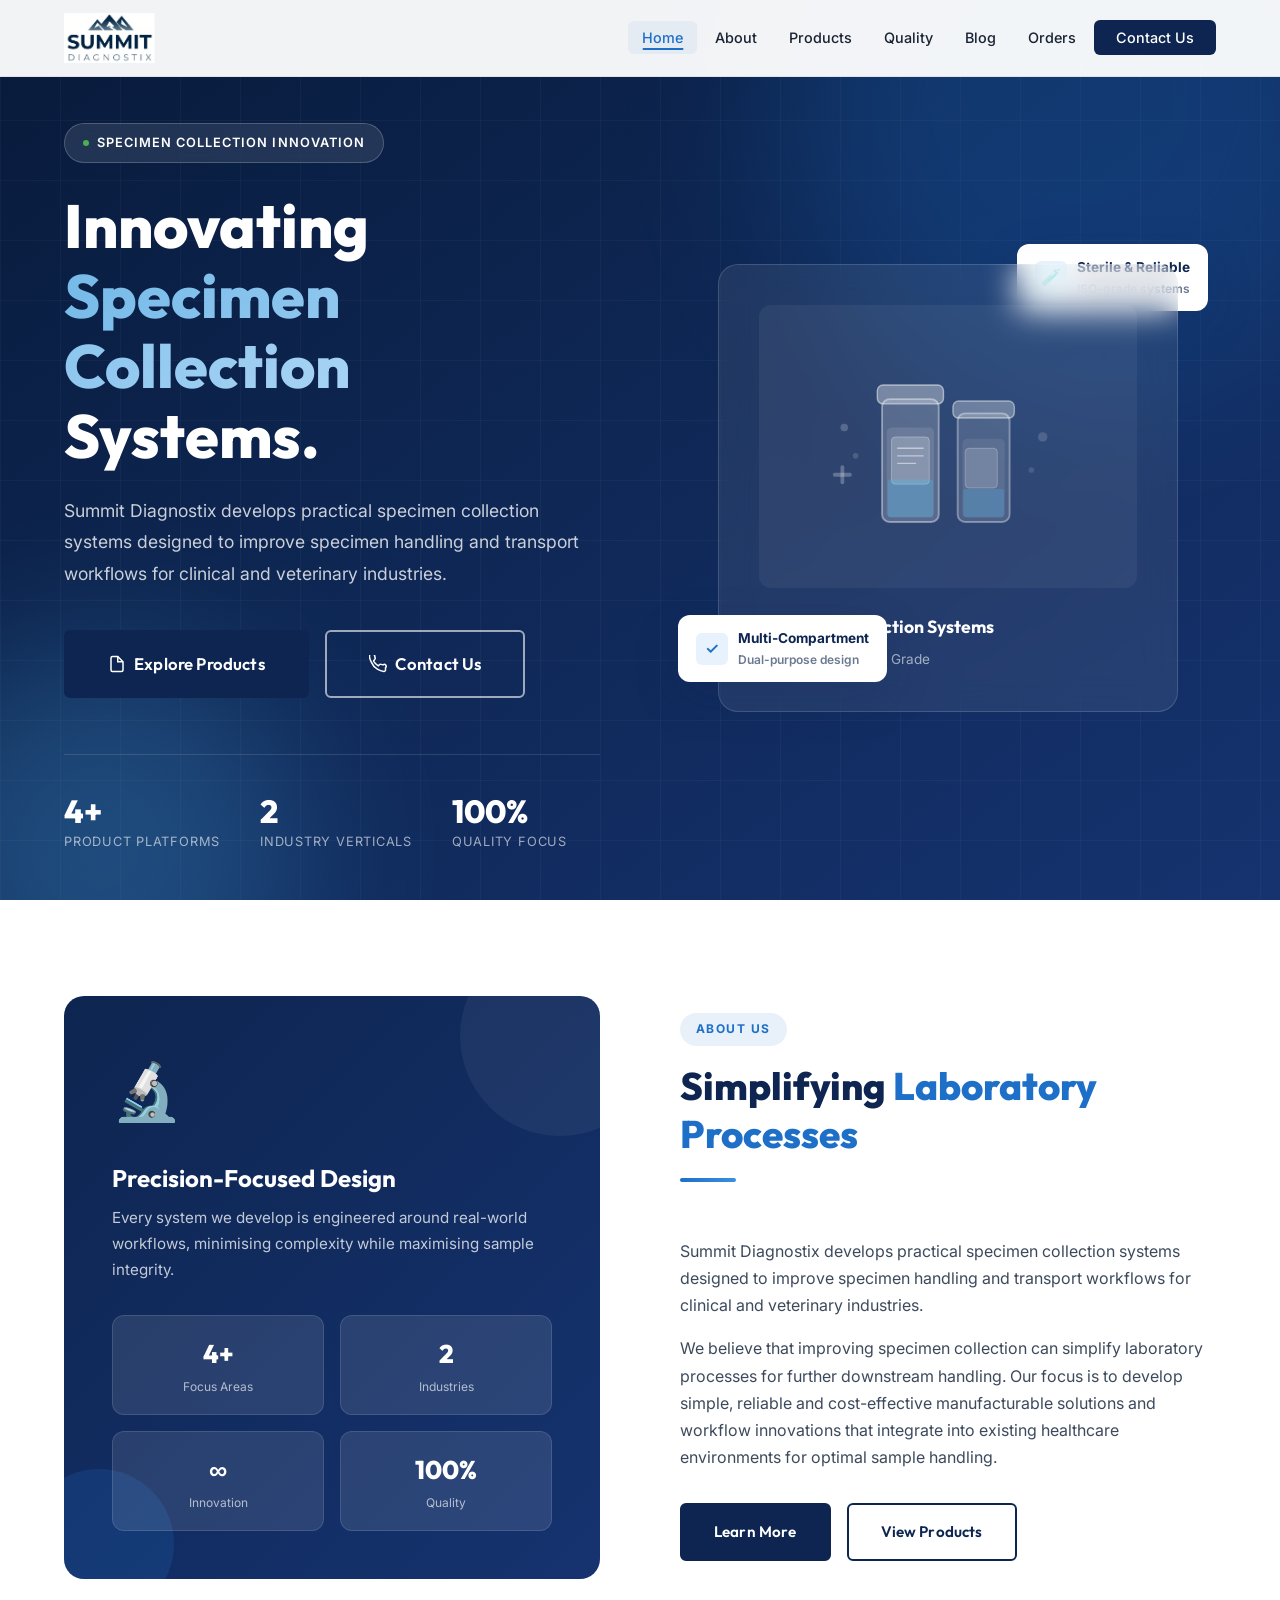
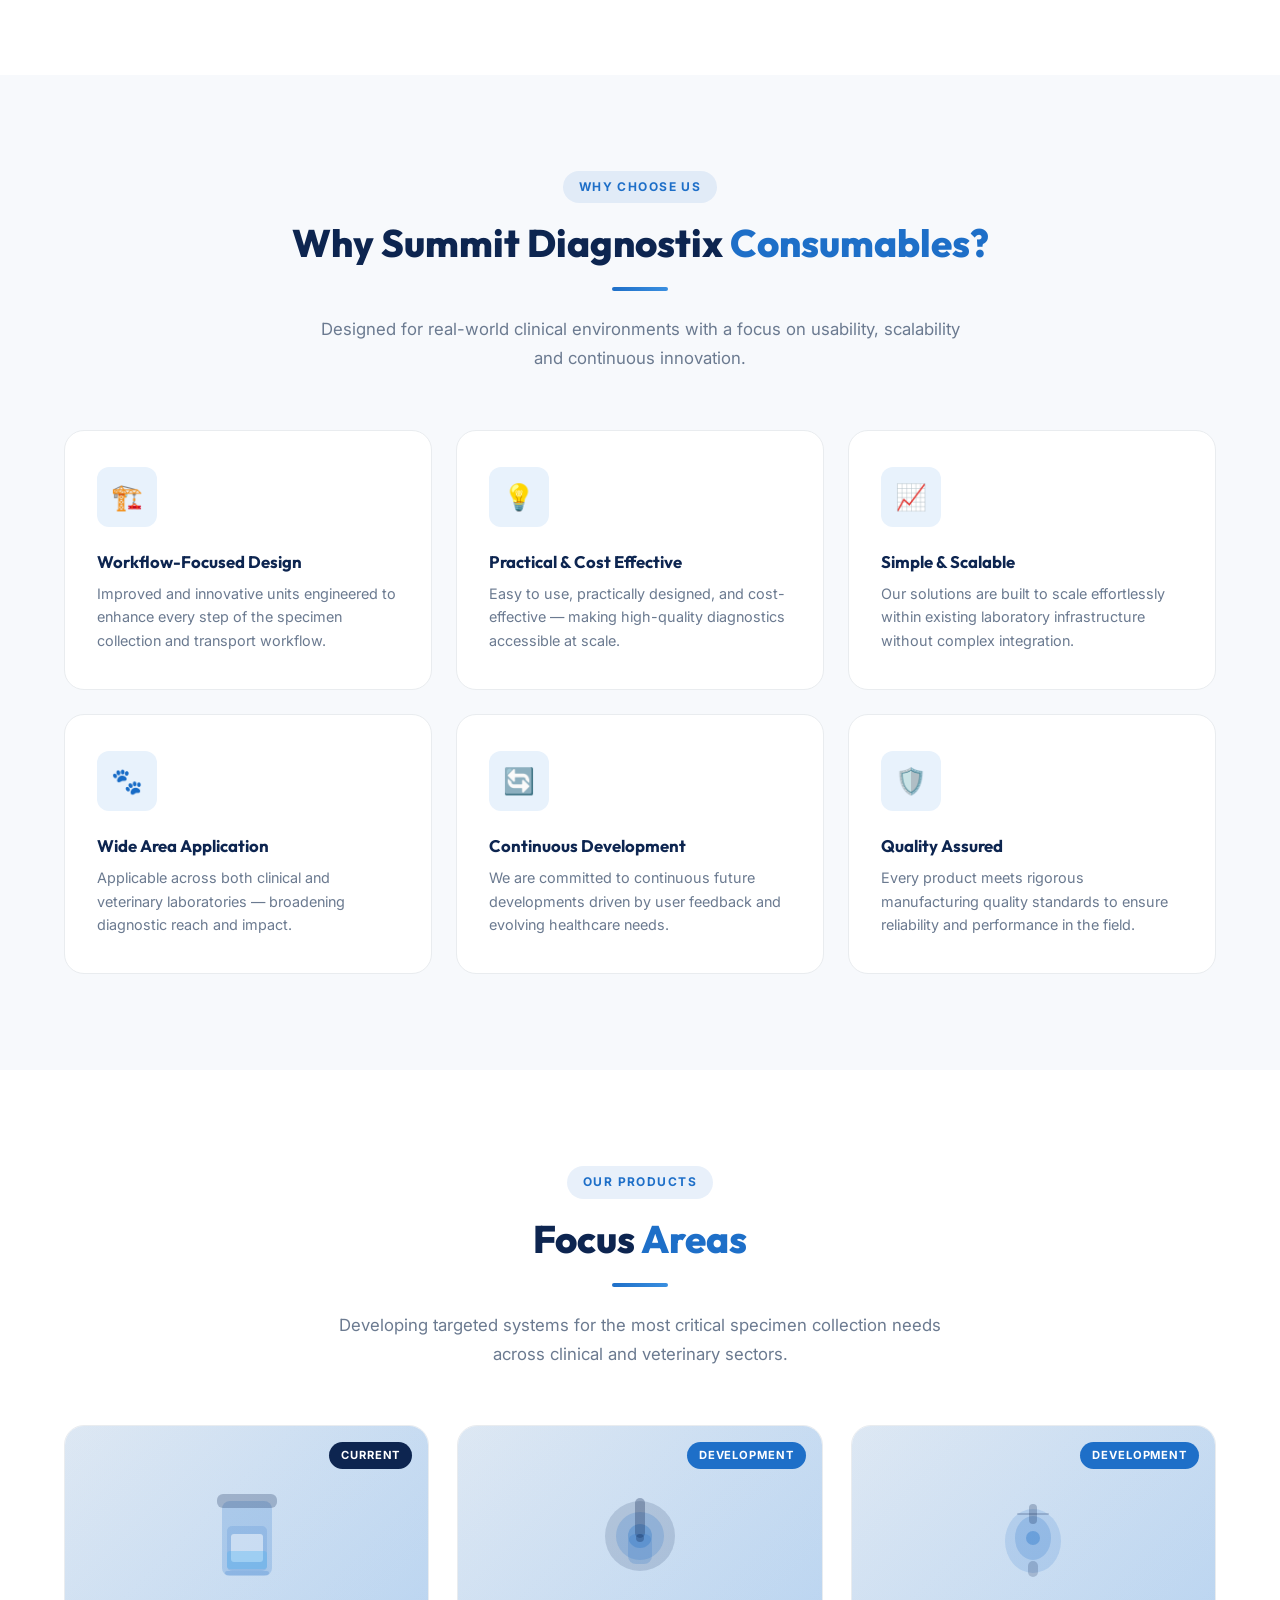
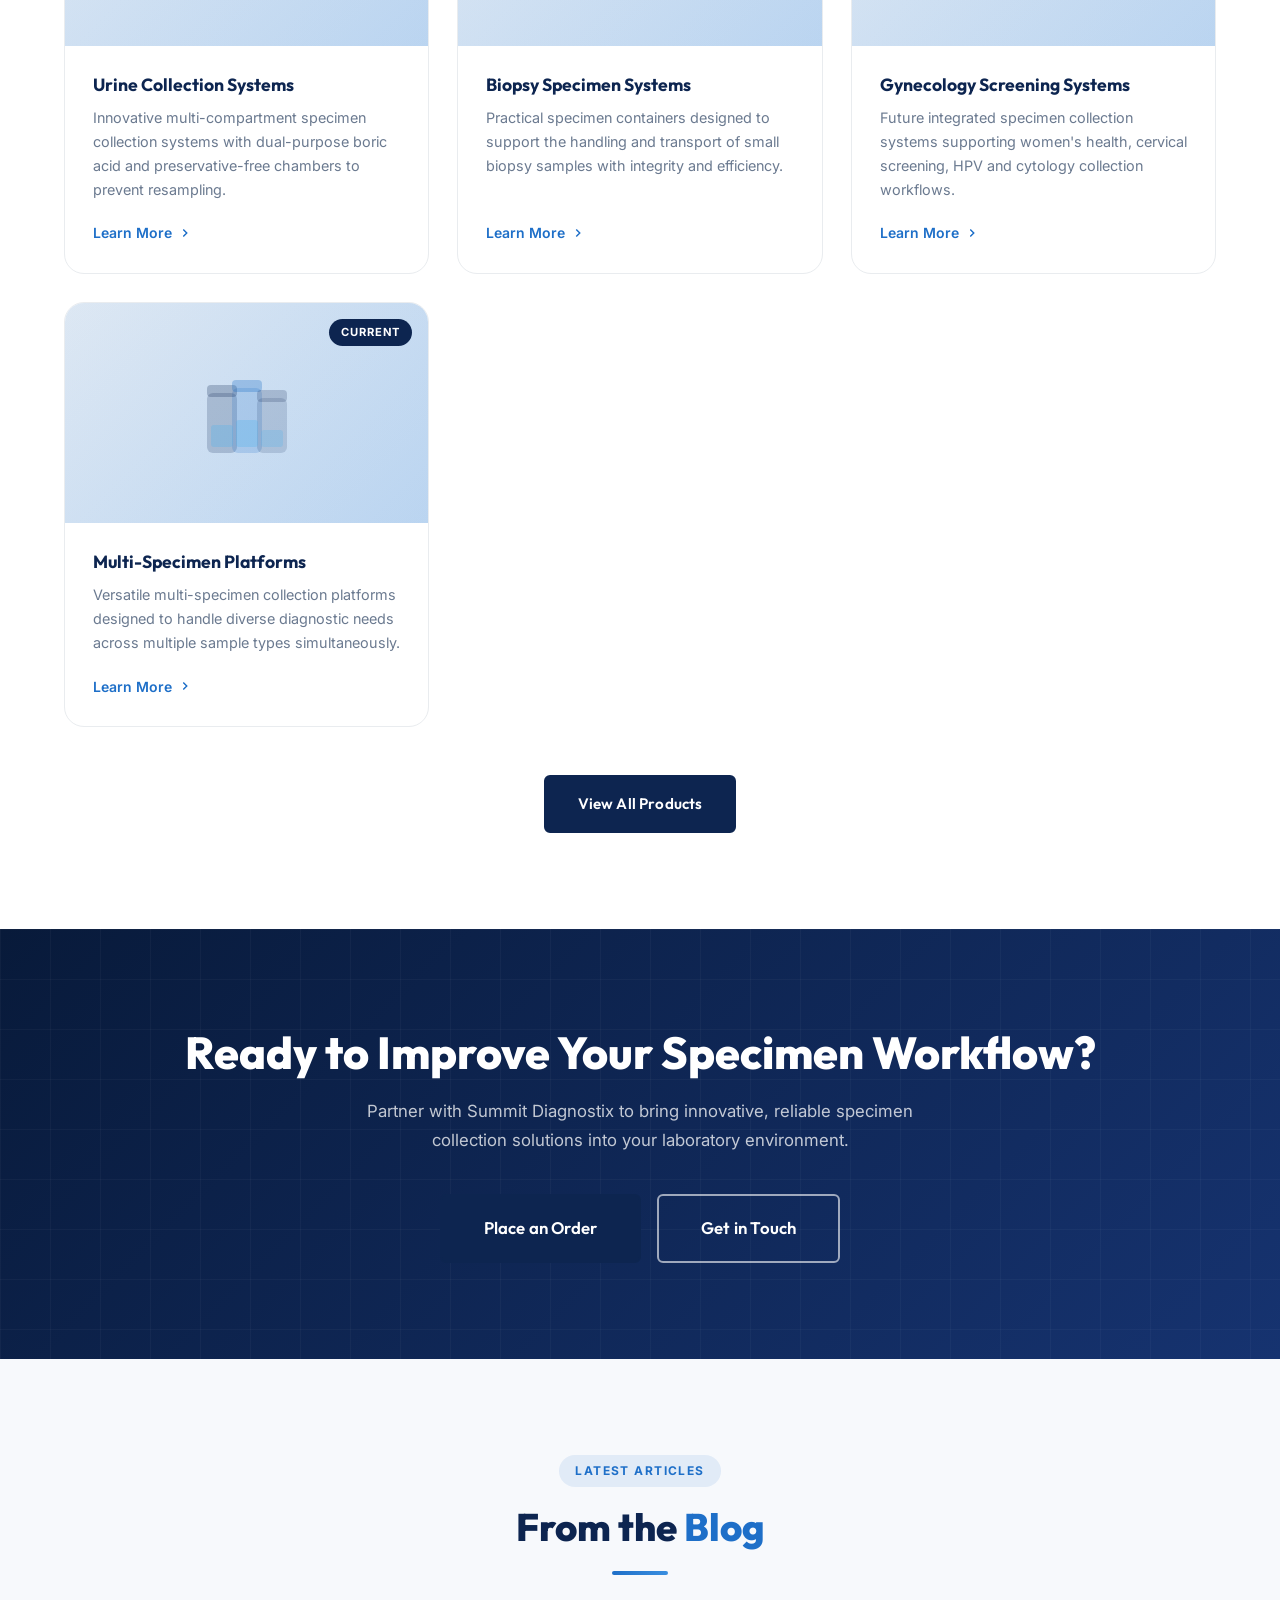
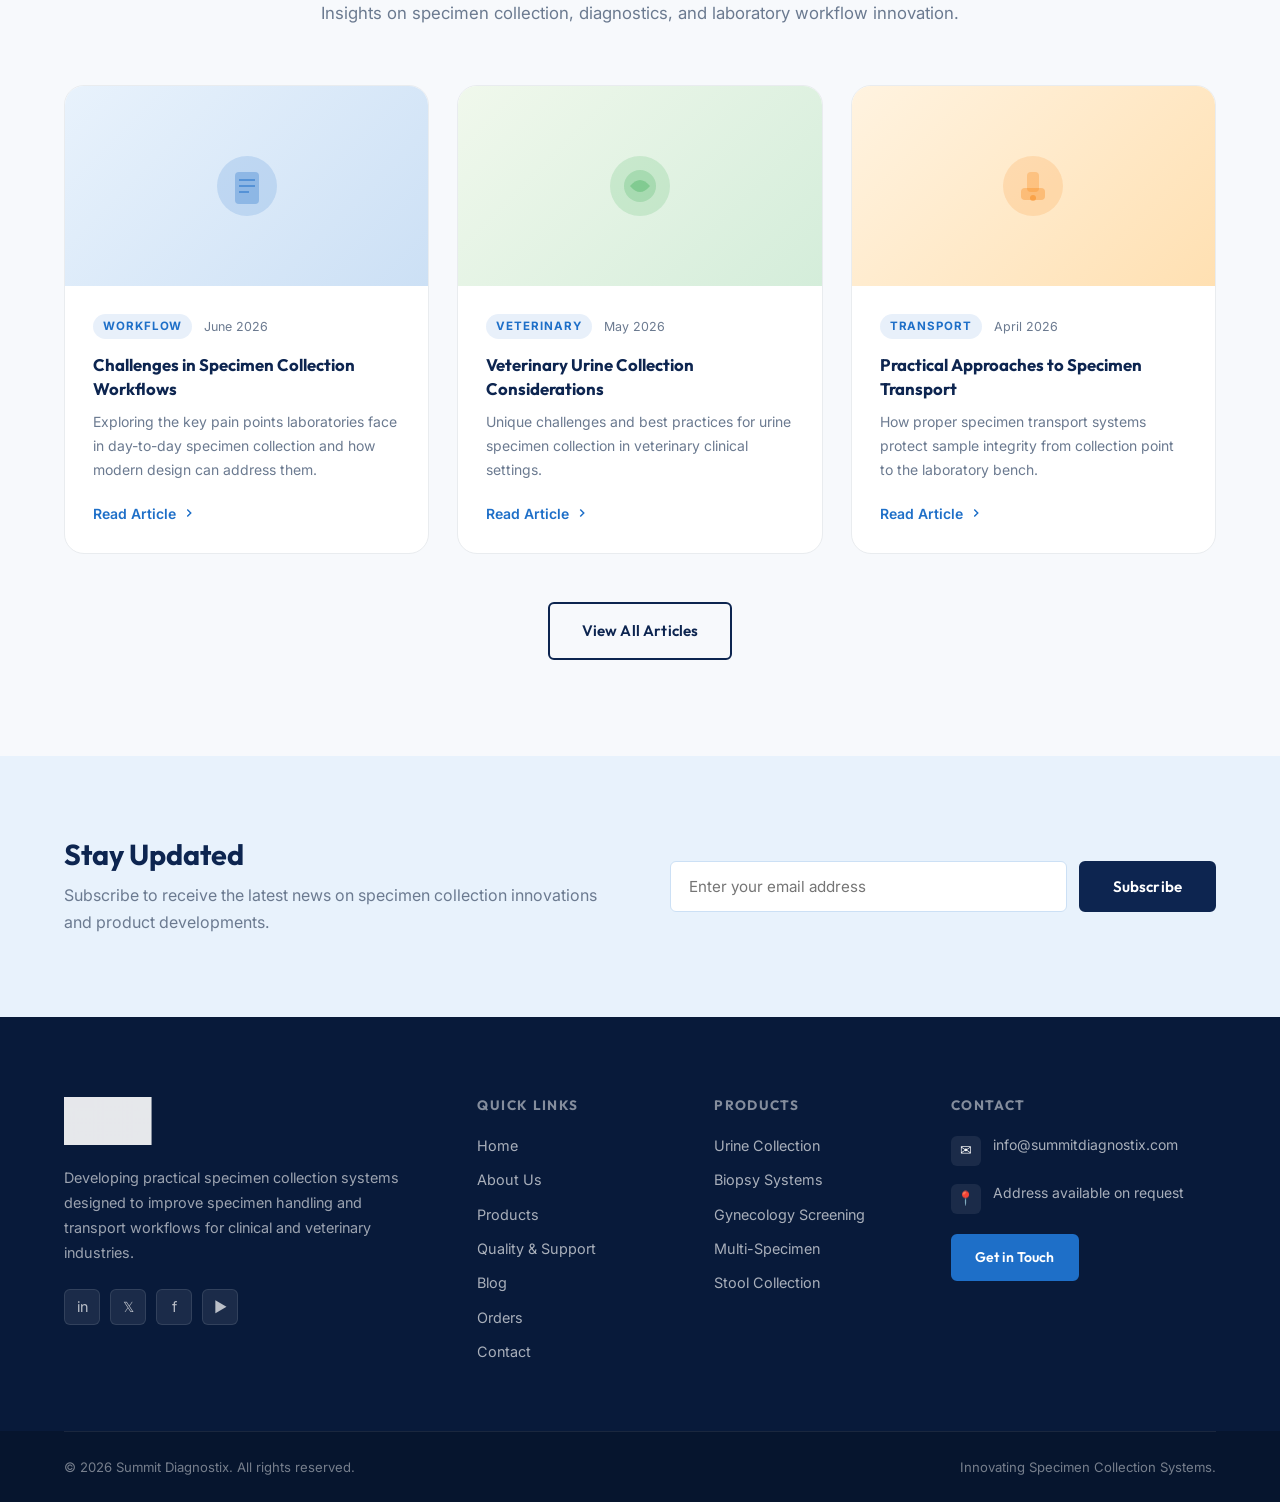
==== index.html @ 9a273361 "Initial commit - Summit Diagnostix website" ====
<!DOCTYPE html>
<html lang="en">
<head>
  <meta charset="UTF-8" />
  <meta name="viewport" content="width=device-width, initial-scale=1.0" />
  <title>Summit Diagnostix – Innovating Specimen Collection Systems</title>
  <meta name="description" content="Summit Diagnostix develops practical specimen collection systems designed to improve specimen handling and transport workflows for clinical and veterinary industries." />
  <meta name="keywords" content="specimen collection, diagnostic consumables, urine collection, biopsy systems, veterinary diagnostics, clinical laboratory" />
  <link rel="icon" href="assets/logo.png" type="image/png" />
  <link rel="stylesheet" href="styles.css" />
  <!-- Font preload -->
  <link rel="preconnect" href="https://fonts.googleapis.com" />
  <link rel="preconnect" href="https://fonts.gstatic.com" crossorigin />
</head>
<body>

  <!-- ===================== NAVBAR ===================== -->
  <nav class="navbar" id="navbar">
    <div class="container">
      <div class="nav-inner">
        <a href="index.html" class="nav-logo" aria-label="Summit Diagnostix Home">
          <img src="assets/logo.png" alt="Summit Diagnostix Logo" />
        </a>
        <ul class="nav-menu" id="nav-menu">
          <li><a href="index.html"    class="nav-link" id="nav-home">Home</a></li>
          <li><a href="about.html"    class="nav-link" id="nav-about">About</a></li>
          <li><a href="products.html" class="nav-link" id="nav-products">Products</a></li>
          <li><a href="quality.html"  class="nav-link" id="nav-quality">Quality</a></li>
          <li><a href="blog.html"     class="nav-link" id="nav-blog">Blog</a></li>
          <li><a href="orders.html"   class="nav-link" id="nav-orders">Orders</a></li>
          <li><a href="contact.html"  class="nav-link nav-cta" id="nav-contact">Contact Us</a></li>
        </ul>
        <button class="nav-toggle" id="nav-toggle" aria-label="Toggle navigation">
          <span></span><span></span><span></span>
        </button>
      </div>
    </div>
  </nav>

  <!-- ===================== HERO ===================== -->
  <section class="hero" id="hero">
    <div class="hero-bg">
      <div class="hero-bg-grid"></div>
      <div class="hero-bg-orb hero-bg-orb-1"></div>
      <div class="hero-bg-orb hero-bg-orb-2"></div>
    </div>
    <div class="container">
      <div class="hero-content">
        <div class="hero-text">
          <div class="hero-badge">
            <span class="hero-badge-dot"></span>
            Specimen Collection Innovation
          </div>
          <h1 class="hero-title">
            Innovating<br />
            <span>Specimen Collection</span><br />
            Systems.
          </h1>
          <p class="hero-desc">
            Summit Diagnostix develops practical specimen collection systems designed to improve specimen handling and transport workflows for clinical and veterinary industries.
          </p>
          <div class="hero-actions">
            <a href="products.html" class="btn btn-primary btn-lg" id="hero-explore-btn">
              <svg width="18" height="18" fill="none" stroke="currentColor" stroke-width="2" viewBox="0 0 24 24"><path d="M13 2H6a2 2 0 00-2 2v16a2 2 0 002 2h12a2 2 0 002-2V9z"/><polyline points="13 2 13 9 20 9"/></svg>
              Explore Products
            </a>
            <a href="contact.html" class="btn btn-secondary btn-lg" id="hero-contact-btn">
              <svg width="18" height="18" fill="none" stroke="currentColor" stroke-width="2" viewBox="0 0 24 24"><path d="M22 16.92v3a2 2 0 01-2.18 2 19.79 19.79 0 01-8.63-3.07A19.5 19.5 0 013.07 9.5 19.79 19.79 0 01.5 1a2 2 0 012-2h3a2 2 0 012 1.72 12.84 12.84 0 00.7 2.81 2 2 0 01-.45 2.11L6.1 8.09a16 16 0 006.29 6.29l1.46-1.46a2 2 0 012.11-.45 12.84 12.84 0 002.81.7A2 2 0 0122 16.92z"/></svg>
              Contact Us
            </a>
          </div>
          <div class="hero-stats">
            <div>
              <div class="hero-stat-value"><span data-counter="4">4</span>+</div>
              <div class="hero-stat-label">Product Platforms</div>
            </div>
            <div>
              <div class="hero-stat-value"><span data-counter="2">2</span></div>
              <div class="hero-stat-label">Industry Verticals</div>
            </div>
            <div>
              <div class="hero-stat-value"><span data-counter="100">100</span>%</div>
              <div class="hero-stat-label">Quality Focus</div>
            </div>
          </div>
        </div>

        <!-- Hero Visual -->
        <div class="hero-visual">
          <div class="hero-card-stack">
            <div class="hero-float-badge" style="top:-20px;right:-30px;">
              <div class="badge-icon">🧪</div>
              <div>
                <div style="font-size:.85rem;font-weight:700;color:var(--navy)">Sterile &amp; Reliable</div>
                <div style="font-size:.75rem;color:var(--text-light)">ISO-grade systems</div>
              </div>
            </div>
            <div class="hero-main-card">
              <div class="hero-product-visual">
                <!-- SVG Specimen Container Illustration -->
                <svg class="hero-product-svg" viewBox="0 0 300 240" fill="none" xmlns="http://www.w3.org/2000/svg">
                  <!-- Container body -->
                  <rect x="80" y="70" width="60" height="130" rx="8" fill="rgba(255,255,255,0.2)" stroke="rgba(255,255,255,0.4)" stroke-width="2"/>
                  <rect x="85" y="100" width="50" height="95" rx="5" fill="rgba(255,255,255,0.1)"/>
                  <!-- Lid -->
                  <rect x="75" y="55" width="70" height="20" rx="6" fill="rgba(255,255,255,0.35)" stroke="rgba(255,255,255,0.5)" stroke-width="1.5"/>
                  <!-- Label -->
                  <rect x="90" y="110" width="40" height="50" rx="4" fill="rgba(255,255,255,0.2)" stroke="rgba(255,255,255,0.3)" stroke-width="1"/>
                  <line x1="96" y1="122" x2="124" y2="122" stroke="rgba(255,255,255,0.5)" stroke-width="1.5"/>
                  <line x1="96" y1="130" x2="124" y2="130" stroke="rgba(255,255,255,0.5)" stroke-width="1.5"/>
                  <line x1="96" y1="138" x2="116" y2="138" stroke="rgba(255,255,255,0.5)" stroke-width="1.5"/>
                  <!-- Second container -->
                  <rect x="160" y="85" width="55" height="115" rx="8" fill="rgba(255,255,255,0.15)" stroke="rgba(255,255,255,0.35)" stroke-width="2"/>
                  <rect x="165" y="112" width="45" height="83" rx="5" fill="rgba(255,255,255,0.08)"/>
                  <rect x="155" y="72" width="65" height="18" rx="6" fill="rgba(255,255,255,0.3)" stroke="rgba(255,255,255,0.45)" stroke-width="1.5"/>
                  <rect x="168" y="122" width="34" height="42" rx="4" fill="rgba(255,255,255,0.15)" stroke="rgba(255,255,255,0.25)" stroke-width="1"/>
                  <!-- Liquid indicator -->
                  <rect x="86" y="155" width="48" height="40" rx="3" fill="rgba(74,185,239,0.3)"/>
                  <rect x="166" y="165" width="43" height="30" rx="3" fill="rgba(74,185,239,0.25)"/>
                  <!-- Dots decoration -->
                  <circle cx="40" cy="100" r="4" fill="rgba(255,255,255,0.2)"/>
                  <circle cx="52" cy="130" r="3" fill="rgba(255,255,255,0.15)"/>
                  <circle cx="250" cy="110" r="5" fill="rgba(255,255,255,0.15)"/>
                  <circle cx="238" cy="145" r="3" fill="rgba(255,255,255,0.12)"/>
                  <!-- Cross medical symbol -->
                  <rect x="28" y="148" width="20" height="4" rx="2" fill="rgba(255,255,255,0.25)"/>
                  <rect x="36" y="140" width="4" height="20" rx="2" fill="rgba(255,255,255,0.25)"/>
                </svg>
              </div>
              <div class="hero-card-label">Specimen Collection Systems</div>
              <div class="hero-card-sub">Clinical &amp; Veterinary Grade</div>
            </div>
            <div class="hero-float-badge" style="bottom:30px;left:-40px;">
              <div class="badge-icon">✓</div>
              <div>
                <div style="font-size:.85rem;font-weight:700;color:var(--navy)">Multi-Compartment</div>
                <div style="font-size:.75rem;color:var(--text-light)">Dual-purpose design</div>
              </div>
            </div>
          </div>
        </div>
      </div>
    </div>
  </section>

  <!-- ===================== ABOUT INTRO ===================== -->
  <section class="about-intro" id="about-intro">
    <div class="container">
      <div class="about-intro-grid">
        <div class="about-intro-visual anim-fade-up">
          <div class="about-visual-card">
            <div class="about-visual-icon">🔬</div>
            <h3>Precision-Focused Design</h3>
            <p>Every system we develop is engineered around real-world workflows, minimising complexity while maximising sample integrity.</p>
            <div class="about-visual-stats" style="position:relative;z-index:1;">
              <div class="about-visual-stat">
                <div class="about-visual-stat-val">4+</div>
                <div class="about-visual-stat-lbl">Focus Areas</div>
              </div>
              <div class="about-visual-stat">
                <div class="about-visual-stat-val">2</div>
                <div class="about-visual-stat-lbl">Industries</div>
              </div>
              <div class="about-visual-stat">
                <div class="about-visual-stat-val">∞</div>
                <div class="about-visual-stat-lbl">Innovation</div>
              </div>
              <div class="about-visual-stat">
                <div class="about-visual-stat-val">100%</div>
                <div class="about-visual-stat-lbl">Quality</div>
              </div>
            </div>
          </div>
        </div>
        <div class="anim-fade-up delay-2">
          <div class="section-header">
            <span class="section-tag">About Us</span>
            <h2 class="section-title">Simplifying <span>Laboratory Processes</span></h2>
            <div class="divider"></div>
          </div>
          <p>Summit Diagnostix develops practical specimen collection systems designed to improve specimen handling and transport workflows for clinical and veterinary industries.</p>
          <p>We believe that improving specimen collection can simplify laboratory processes for further downstream handling. Our focus is to develop simple, reliable and cost-effective manufacturable solutions and workflow innovations that integrate into existing healthcare environments for optimal sample handling.</p>
          <div style="display:flex;gap:16px;flex-wrap:wrap;margin-top:32px;">
            <a href="about.html" class="btn btn-primary" id="home-about-link">Learn More</a>
            <a href="products.html" class="btn btn-outline" id="home-products-link">View Products</a>
          </div>
        </div>
      </div>
    </div>
  </section>

  <!-- ===================== WHY SECTION ===================== -->
  <section class="why-section" id="why-section">
    <div class="container">
      <div class="section-header text-center anim-fade-up">
        <span class="section-tag">Why Choose Us</span>
        <h2 class="section-title">Why Summit Diagnostix <span>Consumables?</span></h2>
        <div class="divider"></div>
        <p class="section-subtitle">Designed for real-world clinical environments with a focus on usability, scalability and continuous innovation.</p>
      </div>
      <div class="features-grid">
        <div class="feature-card anim-fade-up delay-1">
          <div class="feature-icon">🏗️</div>
          <h4>Workflow-Focused Design</h4>
          <p>Improved and innovative units engineered to enhance every step of the specimen collection and transport workflow.</p>
        </div>
        <div class="feature-card anim-fade-up delay-2">
          <div class="feature-icon">💡</div>
          <h4>Practical &amp; Cost Effective</h4>
          <p>Easy to use, practically designed, and cost-effective — making high-quality diagnostics accessible at scale.</p>
        </div>
        <div class="feature-card anim-fade-up delay-3">
          <div class="feature-icon">📈</div>
          <h4>Simple &amp; Scalable</h4>
          <p>Our solutions are built to scale effortlessly within existing laboratory infrastructure without complex integration.</p>
        </div>
        <div class="feature-card anim-fade-up delay-4">
          <div class="feature-icon">🐾</div>
          <h4>Wide Area Application</h4>
          <p>Applicable across both clinical and veterinary laboratories — broadening diagnostic reach and impact.</p>
        </div>
        <div class="feature-card anim-fade-up delay-5">
          <div class="feature-icon">🔄</div>
          <h4>Continuous Development</h4>
          <p>We are committed to continuous future developments driven by user feedback and evolving healthcare needs.</p>
        </div>
        <div class="feature-card anim-fade-up delay-1">
          <div class="feature-icon">🛡️</div>
          <h4>Quality Assured</h4>
          <p>Every product meets rigorous manufacturing quality standards to ensure reliability and performance in the field.</p>
        </div>
      </div>
    </div>
  </section>

  <!-- ===================== PRODUCTS PREVIEW ===================== -->
  <section class="products-section" id="products-preview">
    <div class="container">
      <div class="section-header text-center anim-fade-up">
        <span class="section-tag">Our Products</span>
        <h2 class="section-title">Focus <span>Areas</span></h2>
        <div class="divider"></div>
        <p class="section-subtitle">Developing targeted systems for the most critical specimen collection needs across clinical and veterinary sectors.</p>
      </div>
      <div class="products-grid">
        <!-- Urine Collection -->
        <div class="product-card anim-fade-up delay-1">
          <div class="product-card-img">
            <span class="product-badge">Current</span>
            <svg viewBox="0 0 120 120" fill="none" xmlns="http://www.w3.org/2000/svg">
              <rect x="35" y="25" width="50" height="75" rx="8" fill="#1e6fc8" opacity=".2"/>
              <rect x="40" y="50" width="40" height="45" rx="5" fill="#1e6fc8" opacity=".15"/>
              <rect x="30" y="18" width="60" height="14" rx="6" fill="#0d2550" opacity=".25"/>
              <rect x="44" y="58" width="32" height="28" rx="3" fill="white" opacity=".5"/>
              <rect x="40" y="75" width="40" height="18" rx="3" fill="#4fb3ef" opacity=".35"/>
              <rect x="38" y="95" width="44" height="4" rx="2" fill="#1e6fc8" opacity=".2"/>
            </svg>
          </div>
          <div class="product-card-body">
            <h3>Urine Collection Systems</h3>
            <p>Innovative multi-compartment specimen collection systems with dual-purpose boric acid and preservative-free chambers to prevent resampling.</p>
            <a href="products.html#urine" class="product-card-link" id="home-urine-link">
              Learn More
              <svg width="14" height="14" fill="none" stroke="currentColor" stroke-width="2.5" viewBox="0 0 24 24"><polyline points="9 18 15 12 9 6"/></svg>
            </a>
          </div>
        </div>
        <!-- Biopsy -->
        <div class="product-card anim-fade-up delay-2">
          <div class="product-card-img">
            <span class="product-badge dev">Development</span>
            <svg viewBox="0 0 120 120" fill="none" xmlns="http://www.w3.org/2000/svg">
              <circle cx="60" cy="60" r="35" fill="#0d2550" opacity=".15"/>
              <circle cx="60" cy="60" r="24" fill="#1e6fc8" opacity=".2"/>
              <circle cx="60" cy="60" r="12" fill="#1e6fc8" opacity=".3"/>
              <rect x="55" y="22" width="10" height="40" rx="5" fill="#0d2550" opacity=".3"/>
              <rect x="48" y="58" width="24" height="30" rx="8" fill="#1e6fc8" opacity=".2"/>
              <circle cx="60" cy="62" r="4" fill="#0d2550" opacity=".3"/>
            </svg>
          </div>
          <div class="product-card-body">
            <h3>Biopsy Specimen Systems</h3>
            <p>Practical specimen containers designed to support the handling and transport of small biopsy samples with integrity and efficiency.</p>
            <a href="products.html#biopsy" class="product-card-link" id="home-biopsy-link">
              Learn More
              <svg width="14" height="14" fill="none" stroke="currentColor" stroke-width="2.5" viewBox="0 0 24 24"><polyline points="9 18 15 12 9 6"/></svg>
            </a>
          </div>
        </div>
        <!-- Gynecology -->
        <div class="product-card anim-fade-up delay-3">
          <div class="product-card-img">
            <span class="product-badge dev">Development</span>
            <svg viewBox="0 0 120 120" fill="none" xmlns="http://www.w3.org/2000/svg">
              <ellipse cx="60" cy="65" rx="28" ry="32" fill="#1e6fc8" opacity=".15"/>
              <ellipse cx="60" cy="62" rx="18" ry="22" fill="#1e6fc8" opacity=".2"/>
              <rect x="56" y="28" width="8" height="20" rx="4" fill="#0d2550" opacity=".25"/>
              <line x1="45" y1="38" x2="75" y2="38" stroke="#0d2550" stroke-width="2" opacity=".2" stroke-linecap="round"/>
              <rect x="55" y="85" width="10" height="16" rx="5" fill="#0d2550" opacity=".2"/>
              <circle cx="60" cy="62" r="7" fill="#1e6fc8" opacity=".35"/>
            </svg>
          </div>
          <div class="product-card-body">
            <h3>Gynecology Screening Systems</h3>
            <p>Future integrated specimen collection systems supporting women's health, cervical screening, HPV and cytology collection workflows.</p>
            <a href="products.html#gynecology" class="product-card-link" id="home-gynecology-link">
              Learn More
              <svg width="14" height="14" fill="none" stroke="currentColor" stroke-width="2.5" viewBox="0 0 24 24"><polyline points="9 18 15 12 9 6"/></svg>
            </a>
          </div>
        </div>
        <!-- Multi-Specimen -->
        <div class="product-card anim-fade-up delay-4">
          <div class="product-card-img">
            <span class="product-badge">Current</span>
            <svg viewBox="0 0 120 120" fill="none" xmlns="http://www.w3.org/2000/svg">
              <rect x="20" y="40" width="30" height="60" rx="6" fill="#0d2550" opacity=".2"/>
              <rect x="45" y="35" width="30" height="65" rx="6" fill="#1e6fc8" opacity=".2"/>
              <rect x="70" y="45" width="30" height="55" rx="6" fill="#0d2550" opacity=".15"/>
              <rect x="20" y="32" width="30" height="12" rx="4" fill="#0d2550" opacity=".25"/>
              <rect x="45" y="27" width="30" height="12" rx="4" fill="#1e6fc8" opacity=".3"/>
              <rect x="70" y="37" width="30" height="12" rx="4" fill="#0d2550" opacity=".2"/>
              <rect x="24" y="72" width="22" height="22" rx="3" fill="#4fb3ef" opacity=".3"/>
              <rect x="49" y="67" width="22" height="27" rx="3" fill="#4fb3ef" opacity=".3"/>
              <rect x="74" y="77" width="22" height="17" rx="3" fill="#4fb3ef" opacity=".25"/>
            </svg>
          </div>
          <div class="product-card-body">
            <h3>Multi-Specimen Platforms</h3>
            <p>Versatile multi-specimen collection platforms designed to handle diverse diagnostic needs across multiple sample types simultaneously.</p>
            <a href="products.html#multi" class="product-card-link" id="home-multi-link">
              Learn More
              <svg width="14" height="14" fill="none" stroke="currentColor" stroke-width="2.5" viewBox="0 0 24 24"><polyline points="9 18 15 12 9 6"/></svg>
            </a>
          </div>
        </div>
      </div>
      <div class="text-center" style="margin-top:48px;">
        <a href="products.html" class="btn btn-primary" id="home-all-products-btn">View All Products</a>
      </div>
    </div>
  </section>

  <!-- ===================== CTA BANNER ===================== -->
  <section class="cta-banner">
    <div class="container">
      <div class="cta-inner anim-fade-up">
        <h2>Ready to Improve Your Specimen Workflow?</h2>
        <p>Partner with Summit Diagnostix to bring innovative, reliable specimen collection solutions into your laboratory environment.</p>
        <div class="cta-actions">
          <a href="orders.html" class="btn btn-primary btn-lg" id="home-order-cta-btn">Place an Order</a>
          <a href="contact.html" class="btn btn-secondary btn-lg" id="home-contact-cta-btn">Get in Touch</a>
        </div>
      </div>
    </div>
  </section>

  <!-- ===================== BLOG PREVIEW ===================== -->
  <section class="section" style="background:var(--off-white);" id="blog-preview">
    <div class="container">
      <div class="section-header text-center anim-fade-up">
        <span class="section-tag">Latest Articles</span>
        <h2 class="section-title">From the <span>Blog</span></h2>
        <div class="divider"></div>
        <p class="section-subtitle">Insights on specimen collection, diagnostics, and laboratory workflow innovation.</p>
      </div>
      <div class="blog-grid">
        <div class="blog-card anim-fade-up delay-1">
          <div class="blog-card-img blog-card-img-1">
            <svg width="80" height="80" viewBox="0 0 80 80" fill="none"><circle cx="40" cy="40" r="30" fill="#1e6fc8" opacity=".15"/><rect x="28" y="26" width="24" height="32" rx="4" fill="#1e6fc8" opacity=".3"/><line x1="32" y1="34" x2="48" y2="34" stroke="#1e6fc8" stroke-width="2" opacity=".5"/><line x1="32" y1="40" x2="48" y2="40" stroke="#1e6fc8" stroke-width="2" opacity=".5"/><line x1="32" y1="46" x2="42" y2="46" stroke="#1e6fc8" stroke-width="2" opacity=".5"/></svg>
          </div>
          <div class="blog-card-body">
            <div class="blog-meta">
              <span class="blog-category">Workflow</span>
              <span class="blog-date">June 2026</span>
            </div>
            <h3>Challenges in Specimen Collection Workflows</h3>
            <p>Exploring the key pain points laboratories face in day-to-day specimen collection and how modern design can address them.</p>
            <a href="blog.html" class="blog-card-link" id="blog-preview-1">
              Read Article
              <svg width="14" height="14" fill="none" stroke="currentColor" stroke-width="2.5" viewBox="0 0 24 24"><polyline points="9 18 15 12 9 6"/></svg>
            </a>
          </div>
        </div>
        <div class="blog-card anim-fade-up delay-2">
          <div class="blog-card-img blog-card-img-2">
            <svg width="80" height="80" viewBox="0 0 80 80" fill="none"><circle cx="40" cy="40" r="30" fill="#28a745" opacity=".15"/><circle cx="40" cy="40" r="16" fill="#28a745" opacity=".2"/><path d="M30 40 Q40 28 50 40 Q40 52 30 40Z" fill="#28a745" opacity=".3"/></svg>
          </div>
          <div class="blog-card-body">
            <div class="blog-meta">
              <span class="blog-category">Veterinary</span>
              <span class="blog-date">May 2026</span>
            </div>
            <h3>Veterinary Urine Collection Considerations</h3>
            <p>Unique challenges and best practices for urine specimen collection in veterinary clinical settings.</p>
            <a href="blog.html" class="blog-card-link" id="blog-preview-2">
              Read Article
              <svg width="14" height="14" fill="none" stroke="currentColor" stroke-width="2.5" viewBox="0 0 24 24"><polyline points="9 18 15 12 9 6"/></svg>
            </a>
          </div>
        </div>
        <div class="blog-card anim-fade-up delay-3">
          <div class="blog-card-img blog-card-img-3">
            <svg width="80" height="80" viewBox="0 0 80 80" fill="none"><circle cx="40" cy="40" r="30" fill="#f57c00" opacity=".15"/><rect x="28" y="42" width="24" height="12" rx="4" fill="#f57c00" opacity=".3"/><rect x="34" y="26" width="12" height="20" rx="4" fill="#f57c00" opacity=".25"/><circle cx="40" cy="52" r="3" fill="#f57c00" opacity=".4"/></svg>
          </div>
          <div class="blog-card-body">
            <div class="blog-meta">
              <span class="blog-category">Transport</span>
              <span class="blog-date">April 2026</span>
            </div>
            <h3>Practical Approaches to Specimen Transport</h3>
            <p>How proper specimen transport systems protect sample integrity from collection point to the laboratory bench.</p>
            <a href="blog.html" class="blog-card-link" id="blog-preview-3">
              Read Article
              <svg width="14" height="14" fill="none" stroke="currentColor" stroke-width="2.5" viewBox="0 0 24 24"><polyline points="9 18 15 12 9 6"/></svg>
            </a>
          </div>
        </div>
      </div>
      <div class="text-center" style="margin-top:48px;">
        <a href="blog.html" class="btn btn-outline" id="home-blog-all-btn">View All Articles</a>
      </div>
    </div>
  </section>

  <!-- ===================== NEWSLETTER ===================== -->
  <section class="newsletter-section" id="newsletter">
    <div class="container">
      <div class="newsletter-inner">
        <div class="newsletter-text anim-fade-up">
          <h2>Stay Updated</h2>
          <p>Subscribe to receive the latest news on specimen collection innovations and product developments.</p>
        </div>
        <form class="newsletter-form anim-fade-up delay-2" data-form="newsletter" id="newsletter-form">
          <input type="email" class="newsletter-input" placeholder="Enter your email address" required aria-label="Email address" id="newsletter-email" />
          <button type="submit" class="btn btn-primary" id="newsletter-submit-btn">Subscribe</button>
        </form>
      </div>
    </div>
  </section>

  <!-- ===================== FOOTER ===================== -->
  <footer class="footer" id="footer">
    <div class="container">
      <div class="footer-grid">
        <div class="footer-brand">
          <div class="footer-logo">
            <img src="assets/logo.png" alt="Summit Diagnostix Logo" />
          </div>
          <p>Developing practical specimen collection systems designed to improve specimen handling and transport workflows for clinical and veterinary industries.</p>
          <div class="footer-socials">
            <a href="#" class="footer-social" aria-label="LinkedIn" id="footer-linkedin">in</a>
            <a href="#" class="footer-social" aria-label="Twitter" id="footer-twitter">𝕏</a>
            <a href="#" class="footer-social" aria-label="Facebook" id="footer-facebook">f</a>
            <a href="#" class="footer-social" aria-label="YouTube" id="footer-youtube">▶</a>
          </div>
        </div>
        <div class="footer-col">
          <h5>Quick Links</h5>
          <ul class="footer-links">
            <li><a href="index.html" id="footer-nav-home">Home</a></li>
            <li><a href="about.html" id="footer-nav-about">About Us</a></li>
            <li><a href="products.html" id="footer-nav-products">Products</a></li>
            <li><a href="quality.html" id="footer-nav-quality">Quality &amp; Support</a></li>
            <li><a href="blog.html" id="footer-nav-blog">Blog</a></li>
            <li><a href="orders.html" id="footer-nav-orders">Orders</a></li>
            <li><a href="contact.html" id="footer-nav-contact">Contact</a></li>
          </ul>
        </div>
        <div class="footer-col">
          <h5>Products</h5>
          <ul class="footer-links">
            <li><a href="products.html#urine" id="footer-urine">Urine Collection</a></li>
            <li><a href="products.html#biopsy" id="footer-biopsy">Biopsy Systems</a></li>
            <li><a href="products.html#gynecology" id="footer-gynecology">Gynecology Screening</a></li>
            <li><a href="products.html#multi" id="footer-multi">Multi-Specimen</a></li>
            <li><a href="products.html#stool" id="footer-stool">Stool Collection</a></li>
          </ul>
        </div>
        <div class="footer-col">
          <h5>Contact</h5>
          <div class="footer-contact-item">
            <div class="footer-contact-icon">✉</div>
            <div class="footer-contact-text">
              <a href="mailto:info@summitdiagnostix.com">info@summitdiagnostix.com</a>
            </div>
          </div>
          <div class="footer-contact-item">
            <div class="footer-contact-icon">📍</div>
            <div class="footer-contact-text">Address available on request</div>
          </div>
          <div style="margin-top:20px;">
            <a href="contact.html" class="btn btn-accent btn-sm" id="footer-contact-btn">Get in Touch</a>
          </div>
        </div>
      </div>
    </div>
    <div style="background:rgba(0,0,0,.2);">
      <div class="container">
        <div class="footer-bottom">
          <p>© 2026 Summit Diagnostix. All rights reserved.</p>
          <p>Innovating Specimen Collection Systems.</p>
        </div>
      </div>
    </div>
  </footer>

  <!-- Scroll to top -->
  <button class="scroll-top" id="scroll-top-btn" aria-label="Scroll to top">↑</button>

  <script src="scripts.js"></script>
</body>
</html>
---- styles.css ----
/* ============================================================
   SUMMIT DIAGNOSTIX — styles.css
   Clinical & Modern Design System
   ============================================================ */

/* ---------- Google Fonts ---------- */
@import url('https://fonts.googleapis.com/css2?family=Inter:wght@300;400;500;600;700;800&family=Outfit:wght@300;400;500;600;700;800&display=swap');

/* ---------- CSS Custom Properties ---------- */
:root {
  --navy:        #0d2550;
  --navy-dark:   #081a3a;
  --navy-mid:    #163370;
  --accent:      #1e6fc8;
  --accent-light:#3a8fe0;
  --sky:         #e8f2fc;
  --sky-mid:     #cce0f5;
  --white:       #ffffff;
  --off-white:   #f7f9fc;
  --gray-50:     #f4f6f9;
  --gray-100:    #e9ecef;
  --gray-200:    #dee2e6;
  --gray-400:    #9aa3af;
  --gray-600:    #6c757d;
  --gray-800:    #343a40;
  --text-dark:   #1a2332;
  --text-body:   #3d4a5c;
  --text-light:  #6b7a90;
  --success:     #28a745;
  --shadow-sm:   0 2px 8px rgba(13,37,80,.08);
  --shadow-md:   0 6px 24px rgba(13,37,80,.12);
  --shadow-lg:   0 16px 48px rgba(13,37,80,.16);
  --shadow-xl:   0 24px 64px rgba(13,37,80,.20);
  --radius-sm:   6px;
  --radius-md:   12px;
  --radius-lg:   20px;
  --radius-xl:   32px;
  --transition:  all .3s cubic-bezier(.4,0,.2,1);
  --font-main:   'Inter', sans-serif;
  --font-display:'Outfit', sans-serif;
}

/* ---------- Reset & Base ---------- */
*, *::before, *::after { box-sizing: border-box; margin: 0; padding: 0; }

html { scroll-behavior: smooth; font-size: 16px; }

body {
  font-family: var(--font-main);
  color: var(--text-body);
  background: var(--white);
  line-height: 1.7;
  overflow-x: hidden;
}

img { max-width: 100%; display: block; }
a  { color: inherit; text-decoration: none; }
ul { list-style: none; }
button { cursor: pointer; border: none; background: none; font-family: inherit; }
input, textarea, select { font-family: inherit; }

/* ---------- Typography ---------- */
h1,h2,h3,h4,h5,h6 {
  font-family: var(--font-display);
  color: var(--text-dark);
  line-height: 1.25;
  font-weight: 700;
}
h1 { font-size: clamp(2rem, 5vw, 3.5rem); }
h2 { font-size: clamp(1.6rem, 3.5vw, 2.5rem); }
h3 { font-size: clamp(1.2rem, 2.5vw, 1.6rem); }
h4 { font-size: 1.15rem; }
p  { margin-bottom: 1rem; color: var(--text-body); }
p:last-child { margin-bottom: 0; }

/* ---------- Utility Classes ---------- */
.container { max-width: 1200px; margin: 0 auto; padding: 0 24px; }
.container-wide { max-width: 1400px; margin: 0 auto; padding: 0 24px; }
.section { padding: 96px 0; }
.section-sm { padding: 64px 0; }
.text-center { text-align: center; }
.text-navy { color: var(--navy); }
.text-accent { color: var(--accent); }
.bg-off-white { background: var(--off-white); }
.bg-navy { background: var(--navy); }
.bg-sky { background: var(--sky); }

/* ---------- Section Headers ---------- */
.section-header { margin-bottom: 56px; }
.section-header.text-center { text-align: center; }

.section-tag {
  display: inline-block;
  font-size: .75rem;
  font-weight: 700;
  letter-spacing: .12em;
  text-transform: uppercase;
  color: var(--accent);
  background: rgba(30,111,200,.1);
  padding: 6px 16px;
  border-radius: 100px;
  margin-bottom: 16px;
}

.section-title {
  font-family: var(--font-display);
  font-size: clamp(1.6rem, 3.5vw, 2.4rem);
  font-weight: 800;
  color: var(--navy);
  margin-bottom: 16px;
}

.section-title span { color: var(--accent); }

.section-subtitle {
  font-size: 1.05rem;
  color: var(--text-light);
  max-width: 640px;
  line-height: 1.75;
}
.text-center .section-subtitle { margin: 0 auto; }

.divider {
  width: 56px; height: 4px;
  background: linear-gradient(90deg, var(--accent), var(--accent-light));
  border-radius: 2px;
  margin: 20px 0 24px;
}
.text-center .divider { margin-left: auto; margin-right: auto; }

/* ============================================================
   NAVIGATION
   ============================================================ */
.navbar {
  position: fixed;
  top: 0; left: 0; right: 0;
  z-index: 1000;
  background: rgba(255,255,255,.95);
  backdrop-filter: blur(16px);
  -webkit-backdrop-filter: blur(16px);
  border-bottom: 1px solid rgba(13,37,80,.08);
  transition: var(--transition);
}

.navbar.scrolled {
  box-shadow: var(--shadow-md);
  background: rgba(255,255,255,.98);
}

.nav-inner {
  display: flex;
  align-items: center;
  justify-content: space-between;
  height: 76px;
  gap: 32px;
}

.nav-logo {
  display: flex;
  align-items: center;
  gap: 10px;
  flex-shrink: 0;
}

.nav-logo img {
  height: 50px;
  width: auto;
  object-fit: contain;
}

.nav-menu {
  display: flex;
  align-items: center;
  gap: 4px;
}

.nav-link {
  font-size: .9rem;
  font-weight: 500;
  color: var(--text-dark);
  padding: 8px 14px;
  border-radius: var(--radius-sm);
  transition: var(--transition);
  position: relative;
  white-space: nowrap;
}

.nav-link::after {
  content: '';
  position: absolute;
  bottom: 4px; left: 50%;
  transform: translateX(-50%) scaleX(0);
  width: calc(100% - 28px);
  height: 2px;
  background: var(--accent);
  border-radius: 1px;
  transition: transform .25s ease;
}

.nav-link:hover,
.nav-link.active {
  color: var(--accent);
  background: rgba(30,111,200,.06);
}

.nav-link:hover::after,
.nav-link.active::after { transform: translateX(-50%) scaleX(1); }

.nav-cta {
  background: var(--navy);
  color: var(--white) !important;
  padding: 9px 22px !important;
  border-radius: var(--radius-sm) !important;
}
.nav-cta:hover {
  background: var(--accent) !important;
  color: var(--white) !important;
}
.nav-cta::after { display: none; }

.nav-toggle {
  display: none;
  flex-direction: column;
  gap: 5px;
  padding: 6px;
  border-radius: var(--radius-sm);
  transition: var(--transition);
}
.nav-toggle span {
  display: block;
  width: 24px; height: 2px;
  background: var(--navy);
  border-radius: 1px;
  transition: var(--transition);
}
.nav-toggle.open span:nth-child(1) { transform: rotate(45deg) translate(5px, 5px); }
.nav-toggle.open span:nth-child(2) { opacity: 0; }
.nav-toggle.open span:nth-child(3) { transform: rotate(-45deg) translate(5px, -5px); }

/* ============================================================
   BUTTONS
   ============================================================ */
.btn {
  display: inline-flex;
  align-items: center;
  gap: 8px;
  padding: 14px 32px;
  border-radius: var(--radius-sm);
  font-size: .95rem;
  font-weight: 600;
  font-family: var(--font-display);
  transition: var(--transition);
  cursor: pointer;
  border: 2px solid transparent;
  letter-spacing: .01em;
}

.btn-primary {
  background: var(--navy);
  color: var(--white);
  border-color: var(--navy);
}
.btn-primary:hover {
  background: var(--accent);
  border-color: var(--accent);
  transform: translateY(-2px);
  box-shadow: 0 8px 24px rgba(30,111,200,.35);
}

.btn-secondary {
  background: transparent;
  color: var(--white);
  border-color: rgba(255,255,255,.6);
}
.btn-secondary:hover {
  background: var(--white);
  color: var(--navy);
  border-color: var(--white);
  transform: translateY(-2px);
}

.btn-outline {
  background: transparent;
  color: var(--navy);
  border-color: var(--navy);
}
.btn-outline:hover {
  background: var(--navy);
  color: var(--white);
  transform: translateY(-2px);
  box-shadow: var(--shadow-md);
}

.btn-accent {
  background: var(--accent);
  color: var(--white);
  border-color: var(--accent);
}
.btn-accent:hover {
  background: var(--navy);
  border-color: var(--navy);
  transform: translateY(-2px);
  box-shadow: var(--shadow-md);
}

.btn-sm { padding: 10px 22px; font-size: .875rem; }
.btn-lg { padding: 18px 42px; font-size: 1.05rem; }

/* ============================================================
   HERO SECTION
   ============================================================ */
.hero {
  position: relative;
  min-height: 100vh;
  display: flex;
  align-items: center;
  overflow: hidden;
  background: linear-gradient(145deg, var(--navy-dark) 0%, var(--navy) 40%, var(--navy-mid) 100%);
  padding-top: 76px;
}

.hero-bg {
  position: absolute;
  inset: 0;
  overflow: hidden;
  pointer-events: none;
}

.hero-bg-grid {
  position: absolute;
  inset: 0;
  background-image:
    linear-gradient(rgba(255,255,255,.03) 1px, transparent 1px),
    linear-gradient(90deg, rgba(255,255,255,.03) 1px, transparent 1px);
  background-size: 60px 60px;
}

.hero-bg-orb {
  position: absolute;
  border-radius: 50%;
  filter: blur(80px);
  opacity: .25;
}
.hero-bg-orb-1 {
  width: 600px; height: 600px;
  background: var(--accent);
  top: -200px; right: -100px;
}
.hero-bg-orb-2 {
  width: 400px; height: 400px;
  background: #4fb3ef;
  bottom: -150px; left: -100px;
}

.hero-content {
  position: relative;
  z-index: 2;
  display: grid;
  grid-template-columns: 1fr 1fr;
  gap: 80px;
  align-items: center;
}

.hero-text { color: var(--white); }

.hero-badge {
  display: inline-flex;
  align-items: center;
  gap: 8px;
  background: rgba(255,255,255,.1);
  border: 1px solid rgba(255,255,255,.2);
  color: var(--white);
  font-size: .8rem;
  font-weight: 600;
  letter-spacing: .08em;
  text-transform: uppercase;
  padding: 8px 18px;
  border-radius: 100px;
  margin-bottom: 28px;
  backdrop-filter: blur(8px);
}

.hero-badge-dot {
  width: 6px; height: 6px;
  background: #4caf50;
  border-radius: 50%;
  animation: pulse-dot 2s infinite;
}

@keyframes pulse-dot {
  0%, 100% { opacity: 1; transform: scale(1); }
  50% { opacity: .5; transform: scale(1.4); }
}

.hero-title {
  font-family: var(--font-display);
  font-size: clamp(2.4rem, 5vw, 3.8rem);
  font-weight: 800;
  line-height: 1.15;
  color: var(--white);
  margin-bottom: 24px;
}

.hero-title span {
  background: linear-gradient(135deg, #74b9e8, #a8d4f5);
  -webkit-background-clip: text;
  -webkit-text-fill-color: transparent;
  background-clip: text;
}

.hero-desc {
  font-size: 1.1rem;
  color: rgba(255,255,255,.78);
  line-height: 1.8;
  margin-bottom: 40px;
  max-width: 520px;
}

.hero-actions {
  display: flex;
  gap: 16px;
  flex-wrap: wrap;
}

.hero-stats {
  display: flex;
  gap: 40px;
  margin-top: 56px;
  padding-top: 40px;
  border-top: 1px solid rgba(255,255,255,.12);
}

.hero-stat-value {
  font-family: var(--font-display);
  font-size: 2rem;
  font-weight: 800;
  color: var(--white);
  line-height: 1;
}

.hero-stat-label {
  font-size: .8rem;
  color: rgba(255,255,255,.6);
  margin-top: 4px;
  text-transform: uppercase;
  letter-spacing: .06em;
}

/* Hero Visual */
.hero-visual {
  position: relative;
  display: flex;
  justify-content: center;
  align-items: center;
}

.hero-card-stack {
  position: relative;
  width: 100%;
  max-width: 460px;
}

.hero-main-card {
  background: rgba(255,255,255,.08);
  border: 1px solid rgba(255,255,255,.15);
  border-radius: var(--radius-lg);
  padding: 40px;
  backdrop-filter: blur(16px);
  animation: float-card 6s ease-in-out infinite;
}

@keyframes float-card {
  0%, 100% { transform: translateY(0); }
  50% { transform: translateY(-12px); }
}

.hero-product-visual {
  width: 100%;
  aspect-ratio: 4/3;
  border-radius: var(--radius-md);
  overflow: hidden;
  margin-bottom: 24px;
  background: rgba(255,255,255,.05);
  display: flex;
  align-items: center;
  justify-content: center;
}

.hero-product-svg {
  width: 80%;
  height: 80%;
}

.hero-card-label {
  font-family: var(--font-display);
  font-size: 1.1rem;
  font-weight: 700;
  color: var(--white);
  margin-bottom: 6px;
}

.hero-card-sub {
  font-size: .85rem;
  color: rgba(255,255,255,.6);
}

.hero-float-badge {
  position: absolute;
  background: var(--white);
  border-radius: var(--radius-md);
  padding: 12px 18px;
  box-shadow: var(--shadow-lg);
  display: flex;
  align-items: center;
  gap: 10px;
  font-size: .82rem;
  font-weight: 600;
  color: var(--navy);
  animation: float-badge 4s ease-in-out infinite;
}

.hero-float-badge:nth-of-type(1) { top: -20px; right: -30px; animation-delay: .5s; }
.hero-float-badge:nth-of-type(2) { bottom: 30px; left: -40px; animation-delay: 1.5s; }

@keyframes float-badge {
  0%, 100% { transform: translateY(0) rotate(-2deg); }
  50% { transform: translateY(-8px) rotate(2deg); }
}

.badge-icon {
  width: 32px; height: 32px;
  background: var(--sky);
  border-radius: var(--radius-sm);
  display: flex;
  align-items: center;
  justify-content: center;
  color: var(--accent);
  font-size: 1rem;
  flex-shrink: 0;
}

/* ============================================================
   ABOUT INTRO (Home)
   ============================================================ */
.about-intro {
  padding: 96px 0;
  background: var(--white);
}

.about-intro-grid {
  display: grid;
  grid-template-columns: 1fr 1fr;
  gap: 80px;
  align-items: center;
}

.about-intro-visual {
  position: relative;
}

.about-visual-card {
  background: linear-gradient(135deg, var(--navy) 0%, var(--navy-mid) 100%);
  border-radius: var(--radius-lg);
  padding: 48px;
  color: var(--white);
  position: relative;
  overflow: hidden;
}

.about-visual-card::before {
  content: '';
  position: absolute;
  top: -60px; right: -60px;
  width: 200px; height: 200px;
  background: rgba(255,255,255,.05);
  border-radius: 50%;
}

.about-visual-card::after {
  content: '';
  position: absolute;
  bottom: -40px; left: -40px;
  width: 150px; height: 150px;
  background: rgba(30,111,200,.2);
  border-radius: 50%;
}

.about-visual-icon {
  font-size: 3.5rem;
  margin-bottom: 24px;
}

.about-visual-card h3 {
  color: var(--white);
  font-size: 1.5rem;
  margin-bottom: 12px;
}

.about-visual-card p {
  color: rgba(255,255,255,.75);
  font-size: .95rem;
}

.about-visual-stats {
  display: grid;
  grid-template-columns: 1fr 1fr;
  gap: 16px;
  margin-top: 32px;
  position: relative;
  z-index: 1;
}

.about-visual-stat {
  background: rgba(255,255,255,.1);
  border-radius: var(--radius-md);
  padding: 16px;
  text-align: center;
  border: 1px solid rgba(255,255,255,.12);
}

.about-visual-stat-val {
  font-family: var(--font-display);
  font-size: 1.6rem;
  font-weight: 800;
  color: var(--white);
}

.about-visual-stat-lbl {
  font-size: .75rem;
  color: rgba(255,255,255,.65);
  margin-top: 2px;
}

/* ============================================================
   WHY SECTION / FEATURE CARDS
   ============================================================ */
.why-section { padding: 96px 0; background: var(--off-white); }

.features-grid {
  display: grid;
  grid-template-columns: repeat(auto-fit, minmax(280px, 1fr));
  gap: 24px;
}

.feature-card {
  background: var(--white);
  border-radius: var(--radius-lg);
  padding: 36px 32px;
  border: 1px solid var(--gray-100);
  transition: var(--transition);
  position: relative;
  overflow: hidden;
}

.feature-card::before {
  content: '';
  position: absolute;
  top: 0; left: 0; right: 0;
  height: 3px;
  background: linear-gradient(90deg, var(--navy), var(--accent));
  transform: scaleX(0);
  transition: transform .3s ease;
}

.feature-card:hover {
  transform: translateY(-6px);
  box-shadow: var(--shadow-lg);
  border-color: transparent;
}
.feature-card:hover::before { transform: scaleX(1); }

.feature-icon {
  width: 60px; height: 60px;
  background: var(--sky);
  border-radius: var(--radius-md);
  display: flex;
  align-items: center;
  justify-content: center;
  font-size: 1.6rem;
  margin-bottom: 24px;
  transition: var(--transition);
}
.feature-card:hover .feature-icon {
  background: var(--navy);
  transform: scale(1.1);
}

.feature-card h4 {
  font-size: 1.05rem;
  font-weight: 700;
  color: var(--navy);
  margin-bottom: 10px;
}

.feature-card p {
  font-size: .9rem;
  color: var(--text-light);
  line-height: 1.65;
  margin: 0;
}

/* ============================================================
   PRODUCTS SECTION / CARDS
   ============================================================ */
.products-section { padding: 96px 0; background: var(--white); }

.products-grid {
  display: grid;
  grid-template-columns: repeat(auto-fit, minmax(270px, 1fr));
  gap: 28px;
}

.product-card {
  background: var(--white);
  border-radius: var(--radius-lg);
  overflow: hidden;
  border: 1px solid var(--gray-100);
  transition: var(--transition);
  display: flex;
  flex-direction: column;
}

.product-card:hover {
  transform: translateY(-8px);
  box-shadow: var(--shadow-xl);
  border-color: rgba(30,111,200,.2);
}

.product-card-img {
  height: 220px;
  background: linear-gradient(135deg, var(--sky) 0%, var(--sky-mid) 100%);
  display: flex;
  align-items: center;
  justify-content: center;
  font-size: 4rem;
  position: relative;
  overflow: hidden;
}

.product-card-img::before {
  content: '';
  position: absolute;
  inset: 0;
  background: linear-gradient(135deg, rgba(13,37,80,.05) 0%, rgba(30,111,200,.1) 100%);
}

.product-card-img svg {
  width: 120px;
  height: auto;
  position: relative;
  z-index: 1;
}

.product-badge {
  position: absolute;
  top: 16px; right: 16px;
  background: var(--navy);
  color: var(--white);
  font-size: .7rem;
  font-weight: 700;
  letter-spacing: .08em;
  text-transform: uppercase;
  padding: 4px 12px;
  border-radius: 100px;
  z-index: 2;
}

.product-badge.dev { background: var(--accent); }

.product-card-body {
  padding: 28px;
  flex: 1;
  display: flex;
  flex-direction: column;
}

.product-card-body h3 {
  font-size: 1.1rem;
  color: var(--navy);
  margin-bottom: 10px;
}

.product-card-body p {
  font-size: .9rem;
  color: var(--text-light);
  line-height: 1.65;
  flex: 1;
  margin-bottom: 20px;
}

.product-card-link {
  display: inline-flex;
  align-items: center;
  gap: 6px;
  font-size: .875rem;
  font-weight: 600;
  color: var(--accent);
  transition: var(--transition);
}
.product-card-link:hover { gap: 10px; color: var(--navy); }

/* ============================================================
   CTA BANNER
   ============================================================ */
.cta-banner {
  background: linear-gradient(135deg, var(--navy-dark), var(--navy-mid));
  padding: 96px 0;
  position: relative;
  overflow: hidden;
}

.cta-banner::before {
  content: '';
  position: absolute;
  inset: 0;
  background-image:
    linear-gradient(rgba(255,255,255,.03) 1px, transparent 1px),
    linear-gradient(90deg, rgba(255,255,255,.03) 1px, transparent 1px);
  background-size: 50px 50px;
}

.cta-inner {
  position: relative;
  z-index: 1;
  text-align: center;
}

.cta-inner h2 {
  font-family: var(--font-display);
  font-size: clamp(1.8rem, 4vw, 2.8rem);
  font-weight: 800;
  color: var(--white);
  margin-bottom: 16px;
}

.cta-inner p {
  color: rgba(255,255,255,.75);
  font-size: 1.05rem;
  max-width: 560px;
  margin: 0 auto 40px;
}

.cta-actions {
  display: flex;
  gap: 16px;
  justify-content: center;
  flex-wrap: wrap;
}

/* ============================================================
   BLOG CARDS
   ============================================================ */
.blog-grid {
  display: grid;
  grid-template-columns: repeat(auto-fit, minmax(300px, 1fr));
  gap: 28px;
}

.blog-card {
  background: var(--white);
  border-radius: var(--radius-lg);
  overflow: hidden;
  border: 1px solid var(--gray-100);
  transition: var(--transition);
  display: flex;
  flex-direction: column;
}

.blog-card:hover {
  transform: translateY(-6px);
  box-shadow: var(--shadow-lg);
}

.blog-card-img {
  height: 200px;
  display: flex;
  align-items: center;
  justify-content: center;
  font-size: 3rem;
  position: relative;
  overflow: hidden;
}

.blog-card-img-1 { background: linear-gradient(135deg, #e8f2fc, #cce0f5); }
.blog-card-img-2 { background: linear-gradient(135deg, #f0f8ec, #d4edda); }
.blog-card-img-3 { background: linear-gradient(135deg, #fff3e0, #ffe0b2); }
.blog-card-img-4 { background: linear-gradient(135deg, #fce4ec, #f8bbd9); }
.blog-card-img-5 { background: linear-gradient(135deg, #e8eaf6, #c5cae9); }

.blog-card-body {
  padding: 28px;
  flex: 1;
  display: flex;
  flex-direction: column;
}

.blog-meta {
  display: flex;
  align-items: center;
  gap: 12px;
  margin-bottom: 14px;
}

.blog-category {
  font-size: .72rem;
  font-weight: 700;
  letter-spacing: .08em;
  text-transform: uppercase;
  color: var(--accent);
  background: rgba(30,111,200,.1);
  padding: 3px 10px;
  border-radius: 100px;
}

.blog-date {
  font-size: .78rem;
  color: var(--text-light);
}

.blog-card h3 {
  font-size: 1.05rem;
  color: var(--navy);
  margin-bottom: 10px;
  line-height: 1.4;
}

.blog-card p {
  font-size: .875rem;
  color: var(--text-light);
  flex: 1;
  margin-bottom: 20px;
}

.blog-card-link {
  display: inline-flex;
  align-items: center;
  gap: 6px;
  font-size: .875rem;
  font-weight: 600;
  color: var(--accent);
  margin-top: auto;
  transition: var(--transition);
}
.blog-card-link:hover { gap: 10px; }

/* ============================================================
   TEAM CARDS
   ============================================================ */
.team-grid {
  display: grid;
  grid-template-columns: repeat(auto-fit, minmax(220px, 1fr));
  gap: 24px;
}

.team-card {
  background: var(--white);
  border-radius: var(--radius-lg);
  padding: 36px 24px;
  text-align: center;
  border: 1px solid var(--gray-100);
  transition: var(--transition);
}

.team-card:hover {
  transform: translateY(-6px);
  box-shadow: var(--shadow-lg);
  border-color: rgba(30,111,200,.15);
}

.team-avatar {
  width: 90px; height: 90px;
  border-radius: 50%;
  margin: 0 auto 20px;
  display: flex;
  align-items: center;
  justify-content: center;
  font-size: 2rem;
  font-weight: 800;
  color: var(--white);
  font-family: var(--font-display);
  position: relative;
}

.team-avatar::after {
  content: '';
  position: absolute;
  inset: -3px;
  border-radius: 50%;
  background: linear-gradient(135deg, var(--navy), var(--accent));
  z-index: -1;
}

.team-avatar-inner {
  width: 84px; height: 84px;
  border-radius: 50%;
  display: flex;
  align-items: center;
  justify-content: center;
  font-size: 2rem;
  font-weight: 800;
  color: var(--white);
}

.ta-1 .team-avatar-inner { background: linear-gradient(135deg, #0d2550, #1e6fc8); }
.ta-2 .team-avatar-inner { background: linear-gradient(135deg, #163370, #3a8fe0); }
.ta-3 .team-avatar-inner { background: linear-gradient(135deg, #1a3a6e, #2563b0); }
.ta-4 .team-avatar-inner { background: linear-gradient(135deg, #0d2550, #4a90d9); }

.team-card h4 {
  font-size: 1rem;
  color: var(--navy);
  margin-bottom: 4px;
}

.team-role {
  font-size: .82rem;
  color: var(--accent);
  font-weight: 600;
  text-transform: uppercase;
  letter-spacing: .06em;
}

/* ============================================================
   FORMS
   ============================================================ */
.form-section {
  padding: 96px 0;
}

.form-card {
  background: var(--white);
  border-radius: var(--radius-xl);
  padding: 56px;
  box-shadow: var(--shadow-xl);
  border: 1px solid var(--gray-100);
}

.form-grid {
  display: grid;
  grid-template-columns: 1fr 1fr;
  gap: 20px;
}

.form-group {
  display: flex;
  flex-direction: column;
  gap: 6px;
}

.form-group.full { grid-column: 1 / -1; }

.form-label {
  font-size: .875rem;
  font-weight: 600;
  color: var(--navy);
  letter-spacing: .01em;
}

.form-control {
  padding: 13px 16px;
  border: 1.5px solid var(--gray-200);
  border-radius: var(--radius-sm);
  font-size: .95rem;
  color: var(--text-dark);
  background: var(--white);
  transition: var(--transition);
  outline: none;
  width: 100%;
}

.form-control:focus {
  border-color: var(--accent);
  box-shadow: 0 0 0 3px rgba(30,111,200,.12);
}

.form-control::placeholder { color: var(--gray-400); }

textarea.form-control { resize: vertical; min-height: 130px; }

.form-select {
  appearance: none;
  background-image: url("data:image/svg+xml,%3Csvg xmlns='http://www.w3.org/2000/svg' width='16' height='16' viewBox='0 0 24 24' fill='none' stroke='%236b7a90' stroke-width='2'%3E%3Cpolyline points='6 9 12 15 18 9'/%3E%3C/svg%3E");
  background-repeat: no-repeat;
  background-position: right 14px center;
  padding-right: 44px;
}

.form-submit {
  margin-top: 8px;
}

.form-success {
  display: none;
  padding: 20px 24px;
  background: rgba(40,167,69,.1);
  border: 1px solid rgba(40,167,69,.3);
  border-radius: var(--radius-md);
  color: var(--success);
  font-weight: 600;
  text-align: center;
  margin-top: 16px;
}

.form-success.show { display: block; animation: fadeIn .4s ease; }

/* ============================================================
   PAGE HERO (inner pages)
   ============================================================ */
.page-hero {
  background: linear-gradient(145deg, var(--navy-dark), var(--navy), var(--navy-mid));
  padding: 160px 0 80px;
  position: relative;
  overflow: hidden;
}

.page-hero::before {
  content: '';
  position: absolute;
  inset: 0;
  background-image:
    linear-gradient(rgba(255,255,255,.04) 1px, transparent 1px),
    linear-gradient(90deg, rgba(255,255,255,.04) 1px, transparent 1px);
  background-size: 50px 50px;
}

.page-hero-content {
  position: relative;
  z-index: 1;
}

.page-hero h1 {
  color: var(--white);
  font-size: clamp(2rem, 4.5vw, 3.2rem);
  margin-bottom: 16px;
}

.page-hero p {
  color: rgba(255,255,255,.75);
  font-size: 1.1rem;
  max-width: 560px;
  margin: 0;
}

.breadcrumb {
  display: flex;
  align-items: center;
  gap: 8px;
  margin-bottom: 20px;
}

.breadcrumb a, .breadcrumb span {
  font-size: .85rem;
  color: rgba(255,255,255,.6);
  font-weight: 500;
}
.breadcrumb a:hover { color: var(--white); }
.breadcrumb .sep { color: rgba(255,255,255,.3); }
.breadcrumb .current { color: rgba(255,255,255,.9); }

/* ============================================================
   QUALITY PAGE
   ============================================================ */
.quality-commitment {
  padding: 96px 0;
}

.quality-grid {
  display: grid;
  grid-template-columns: repeat(auto-fit, minmax(280px, 1fr));
  gap: 24px;
}

.quality-card {
  background: var(--white);
  border-radius: var(--radius-lg);
  padding: 36px;
  border: 1px solid var(--gray-100);
  transition: var(--transition);
  position: relative;
}

.quality-card:hover {
  transform: translateY(-4px);
  box-shadow: var(--shadow-md);
  border-color: rgba(30,111,200,.15);
}

.quality-number {
  font-family: var(--font-display);
  font-size: 3rem;
  font-weight: 800;
  color: rgba(30,111,200,.15);
  line-height: 1;
  margin-bottom: 16px;
}

.quality-card h4 { color: var(--navy); margin-bottom: 8px; }
.quality-card p  { font-size: .9rem; color: var(--text-light); margin: 0; }

.collab-grid {
  display: grid;
  grid-template-columns: repeat(auto-fit, minmax(200px, 1fr));
  gap: 20px;
  margin-top: 40px;
}

.collab-item {
  background: var(--white);
  border-radius: var(--radius-md);
  padding: 28px 24px;
  text-align: center;
  border: 1px solid var(--gray-100);
  transition: var(--transition);
}

.collab-item:hover {
  border-color: var(--accent);
  box-shadow: var(--shadow-sm);
  transform: translateY(-3px);
}

.collab-icon {
  font-size: 2rem;
  margin-bottom: 12px;
}

.collab-item h4 {
  font-size: .95rem;
  color: var(--navy);
}

/* ============================================================
   CONTACT INFO
   ============================================================ */
.contact-info-grid {
  display: grid;
  grid-template-columns: repeat(auto-fit, minmax(240px, 1fr));
  gap: 24px;
  margin-bottom: 64px;
}

.contact-info-card {
  background: var(--white);
  border-radius: var(--radius-lg);
  padding: 32px;
  text-align: center;
  border: 1px solid var(--gray-100);
  transition: var(--transition);
}

.contact-info-card:hover {
  border-color: rgba(30,111,200,.2);
  box-shadow: var(--shadow-md);
  transform: translateY(-4px);
}

.contact-info-icon {
  width: 56px; height: 56px;
  background: var(--sky);
  border-radius: 50%;
  display: flex;
  align-items: center;
  justify-content: center;
  font-size: 1.4rem;
  margin: 0 auto 16px;
  color: var(--accent);
}

.contact-info-card h4 {
  font-size: .9rem;
  font-weight: 700;
  color: var(--navy);
  text-transform: uppercase;
  letter-spacing: .06em;
  margin-bottom: 8px;
}

.contact-info-card p, .contact-info-card a {
  font-size: .95rem;
  color: var(--text-light);
}
.contact-info-card a:hover { color: var(--accent); }

/* ============================================================
   NEWSLETTER
   ============================================================ */
.newsletter-section {
  background: var(--sky);
  padding: 80px 0;
}

.newsletter-inner {
  display: grid;
  grid-template-columns: 1fr 1fr;
  gap: 60px;
  align-items: center;
}

.newsletter-text h2 {
  font-size: 1.8rem;
  color: var(--navy);
  margin-bottom: 10px;
}

.newsletter-text p {
  color: var(--text-light);
  margin: 0;
}

.newsletter-form {
  display: flex;
  gap: 12px;
}

.newsletter-input {
  flex: 1;
  padding: 14px 18px;
  border: 1.5px solid var(--sky-mid);
  border-radius: var(--radius-sm);
  font-size: .95rem;
  color: var(--text-dark);
  background: var(--white);
  outline: none;
  transition: var(--transition);
}
.newsletter-input:focus { border-color: var(--accent); }

/* ============================================================
   FOOTER
   ============================================================ */
.footer {
  background: var(--navy-dark);
  color: var(--white);
  padding: 80px 0 0;
}

.footer-grid {
  display: grid;
  grid-template-columns: 2fr 1fr 1fr 1.5fr;
  gap: 60px;
  margin-bottom: 56px;
}

.footer-brand { }

.footer-logo {
  display: flex;
  align-items: center;
  gap: 10px;
  margin-bottom: 20px;
}

.footer-logo img {
  height: 48px;
  width: auto;
  filter: brightness(0) invert(1);
  opacity: .9;
}

.footer-brand p {
  color: rgba(255,255,255,.6);
  font-size: .9rem;
  line-height: 1.75;
  margin-bottom: 24px;
}

.footer-socials {
  display: flex;
  gap: 10px;
}

.footer-social {
  width: 36px; height: 36px;
  border-radius: var(--radius-sm);
  background: rgba(255,255,255,.08);
  border: 1px solid rgba(255,255,255,.1);
  display: flex;
  align-items: center;
  justify-content: center;
  font-size: .9rem;
  color: rgba(255,255,255,.7);
  transition: var(--transition);
}
.footer-social:hover {
  background: var(--accent);
  border-color: var(--accent);
  color: var(--white);
  transform: translateY(-2px);
}

.footer-col h5 {
  font-size: .85rem;
  font-weight: 700;
  letter-spacing: .1em;
  text-transform: uppercase;
  color: rgba(255,255,255,.5);
  margin-bottom: 20px;
}

.footer-links li { margin-bottom: 10px; }

.footer-links a {
  font-size: .9rem;
  color: rgba(255,255,255,.65);
  transition: var(--transition);
  display: flex;
  align-items: center;
  gap: 6px;
}
.footer-links a:hover { color: var(--white); padding-left: 4px; }

.footer-contact-item {
  display: flex;
  align-items: flex-start;
  gap: 12px;
  margin-bottom: 16px;
}

.footer-contact-icon {
  width: 30px; height: 30px;
  background: rgba(255,255,255,.08);
  border-radius: var(--radius-sm);
  display: flex;
  align-items: center;
  justify-content: center;
  font-size: .85rem;
  flex-shrink: 0;
  margin-top: 2px;
}

.footer-contact-text {
  font-size: .875rem;
  color: rgba(255,255,255,.65);
  line-height: 1.5;
}
.footer-contact-text a { color: rgba(255,255,255,.65); }
.footer-contact-text a:hover { color: var(--white); }

.footer-bottom {
  border-top: 1px solid rgba(255,255,255,.08);
  padding: 24px 0;
  display: flex;
  align-items: center;
  justify-content: space-between;
  gap: 16px;
}

.footer-bottom p {
  font-size: .82rem;
  color: rgba(255,255,255,.45);
  margin: 0;
}

/* ============================================================
   SCROLL TO TOP
   ============================================================ */
.scroll-top {
  position: fixed;
  bottom: 32px; right: 32px;
  width: 46px; height: 46px;
  background: var(--navy);
  color: var(--white);
  border-radius: 50%;
  display: flex;
  align-items: center;
  justify-content: center;
  font-size: 1.1rem;
  cursor: pointer;
  transition: var(--transition);
  opacity: 0;
  pointer-events: none;
  z-index: 999;
  box-shadow: var(--shadow-md);
  border: none;
}

.scroll-top.visible {
  opacity: 1;
  pointer-events: auto;
}
.scroll-top:hover {
  background: var(--accent);
  transform: translateY(-3px);
}

/* ============================================================
   ANIMATIONS
   ============================================================ */
@keyframes fadeIn {
  from { opacity: 0; }
  to   { opacity: 1; }
}

@keyframes fadeUp {
  from { opacity: 0; transform: translateY(30px); }
  to   { opacity: 1; transform: translateY(0); }
}

@keyframes slideIn {
  from { opacity: 0; transform: translateX(-20px); }
  to   { opacity: 1; transform: translateX(0); }
}

.anim-fade-up {
  opacity: 0;
  transform: translateY(30px);
  transition: opacity .6s ease, transform .6s ease;
}
.anim-fade-up.visible {
  opacity: 1;
  transform: translateY(0);
}

/* Stagger delays */
.delay-1 { transition-delay: .1s; }
.delay-2 { transition-delay: .2s; }
.delay-3 { transition-delay: .3s; }
.delay-4 { transition-delay: .4s; }
.delay-5 { transition-delay: .5s; }

/* ============================================================
   PRODUCT PAGE SPECIFIC
   ============================================================ */
.product-detail-section {
  padding: 80px 0;
  background: var(--off-white);
}

.product-detail-card {
  background: var(--white);
  border-radius: var(--radius-xl);
  overflow: hidden;
  box-shadow: var(--shadow-md);
  display: grid;
  grid-template-columns: 1fr 1.2fr;
  min-height: 460px;
}

.product-detail-visual {
  background: linear-gradient(135deg, var(--sky), var(--sky-mid));
  display: flex;
  align-items: center;
  justify-content: center;
  padding: 60px;
  font-size: 6rem;
}

.product-detail-body {
  padding: 56px 48px;
}

.product-detail-body h2 {
  color: var(--navy);
  margin-bottom: 16px;
}

.product-detail-body p {
  color: var(--text-light);
  font-size: .95rem;
  line-height: 1.75;
  margin-bottom: 24px;
}

.advantage-list {
  display: flex;
  flex-direction: column;
  gap: 12px;
  margin-bottom: 32px;
}

.advantage-item {
  display: flex;
  align-items: flex-start;
  gap: 12px;
  padding: 12px 16px;
  background: var(--off-white);
  border-radius: var(--radius-sm);
  border-left: 3px solid var(--accent);
}

.advantage-icon {
  color: var(--accent);
  font-size: 1rem;
  flex-shrink: 0;
  margin-top: 2px;
}

.advantage-item p {
  font-size: .875rem;
  color: var(--text-body);
  margin: 0;
}

/* Future Development */
.future-grid {
  display: grid;
  grid-template-columns: repeat(auto-fit, minmax(280px, 1fr));
  gap: 24px;
}

.future-card {
  background: var(--white);
  border-radius: var(--radius-lg);
  padding: 40px 32px;
  border: 2px dashed var(--gray-200);
  transition: var(--transition);
  text-align: center;
}

.future-card:hover {
  border-color: var(--accent);
  transform: translateY(-4px);
  box-shadow: var(--shadow-md);
}

.future-icon { font-size: 2.5rem; margin-bottom: 20px; }
.future-card h3 { color: var(--navy); margin-bottom: 10px; font-size: 1.1rem; }
.future-card p  { font-size: .9rem; color: var(--text-light); margin: 0; }
.future-tag {
  display: inline-block;
  font-size: .7rem;
  font-weight: 700;
  color: var(--accent);
  background: rgba(30,111,200,.1);
  padding: 3px 10px;
  border-radius: 100px;
  margin-bottom: 16px;
  letter-spacing: .06em;
  text-transform: uppercase;
}

/* Markets section */
.markets-grid {
  display: grid;
  grid-template-columns: 1fr 1fr;
  gap: 24px;
}

.market-card {
  background: linear-gradient(135deg, var(--navy), var(--navy-mid));
  border-radius: var(--radius-lg);
  padding: 36px;
  color: var(--white);
  position: relative;
  overflow: hidden;
}

.market-card::before {
  content: '';
  position: absolute;
  top: -40px; right: -40px;
  width: 150px; height: 150px;
  background: rgba(255,255,255,.05);
  border-radius: 50%;
}

.market-icon { font-size: 2rem; margin-bottom: 16px; }
.market-card h3 { color: var(--white); margin-bottom: 8px; font-size: 1.1rem; }
.market-card p  { color: rgba(255,255,255,.7); font-size: .9rem; margin: 0; }

/* ============================================================
   INQUIRY CATEGORIES
   ============================================================ */
.inquiry-grid {
  display: grid;
  grid-template-columns: repeat(auto-fit, minmax(180px, 1fr));
  gap: 16px;
  margin-bottom: 48px;
}

.inquiry-item {
  background: var(--white);
  border: 1.5px solid var(--gray-200);
  border-radius: var(--radius-md);
  padding: 20px 16px;
  text-align: center;
  cursor: pointer;
  transition: var(--transition);
}

.inquiry-item:hover,
.inquiry-item.selected {
  border-color: var(--accent);
  background: rgba(30,111,200,.05);
  transform: translateY(-2px);
}

.inquiry-item.selected { border-color: var(--navy); background: rgba(13,37,80,.05); }

.inquiry-icon { font-size: 1.6rem; margin-bottom: 8px; }
.inquiry-item p { font-size: .82rem; font-weight: 600; color: var(--navy); margin: 0; }

/* ============================================================
   RESPONSIVE
   ============================================================ */
@media (max-width: 1024px) {
  .hero-content { grid-template-columns: 1fr; gap: 48px; }
  .hero-visual { display: none; }
  .hero { min-height: auto; padding: 130px 0 80px; }
  .about-intro-grid { grid-template-columns: 1fr; gap: 48px; }
  .footer-grid { grid-template-columns: 1fr 1fr; gap: 40px; }
  .newsletter-inner { grid-template-columns: 1fr; gap: 32px; }
  .product-detail-card { grid-template-columns: 1fr; }
  .product-detail-visual { min-height: 260px; font-size: 4rem; }
  .markets-grid { grid-template-columns: 1fr; }
}

@media (max-width: 768px) {
  .nav-menu { display: none; position: fixed; top: 76px; left: 0; right: 0; background: var(--white); flex-direction: column; padding: 24px; gap: 4px; border-bottom: 1px solid var(--gray-100); box-shadow: var(--shadow-md); }
  .nav-menu.open { display: flex; }
  .nav-link { padding: 12px 16px; width: 100%; }
  .nav-cta { margin-top: 8px; text-align: center; justify-content: center; }
  .nav-toggle { display: flex; }
  .section { padding: 64px 0; }
  .section-sm { padding: 48px 0; }
  .form-grid { grid-template-columns: 1fr; }
  .form-group.full { grid-column: 1; }
  .form-card { padding: 32px 24px; }
  .footer-grid { grid-template-columns: 1fr; gap: 32px; }
  .footer-bottom { flex-direction: column; text-align: center; }
  .hero-stats { gap: 24px; flex-wrap: wrap; }
  .newsletter-form { flex-direction: column; }
  .cta-actions { flex-direction: column; align-items: center; }
  .hero-actions { flex-direction: column; }
  .btn { justify-content: center; }
  .page-hero { padding: 130px 0 60px; }
  .product-detail-body { padding: 32px 24px; }
}

@media (max-width: 480px) {
  .container { padding: 0 16px; }
  .features-grid { grid-template-columns: 1fr; }
  .products-grid { grid-template-columns: 1fr; }
  .blog-grid { grid-template-columns: 1fr; }
  .team-grid { grid-template-columns: 1fr 1fr; }
  .quality-grid { grid-template-columns: 1fr; }
  .hero-stats { flex-direction: column; gap: 16px; }
  .hero-badge { font-size: .72rem; }
  .about-visual-stats { grid-template-columns: 1fr 1fr; }
  .inquiry-grid { grid-template-columns: 1fr 1fr; }
  .markets-grid { grid-template-columns: 1fr; }
  .collab-grid { grid-template-columns: 1fr 1fr; }
}
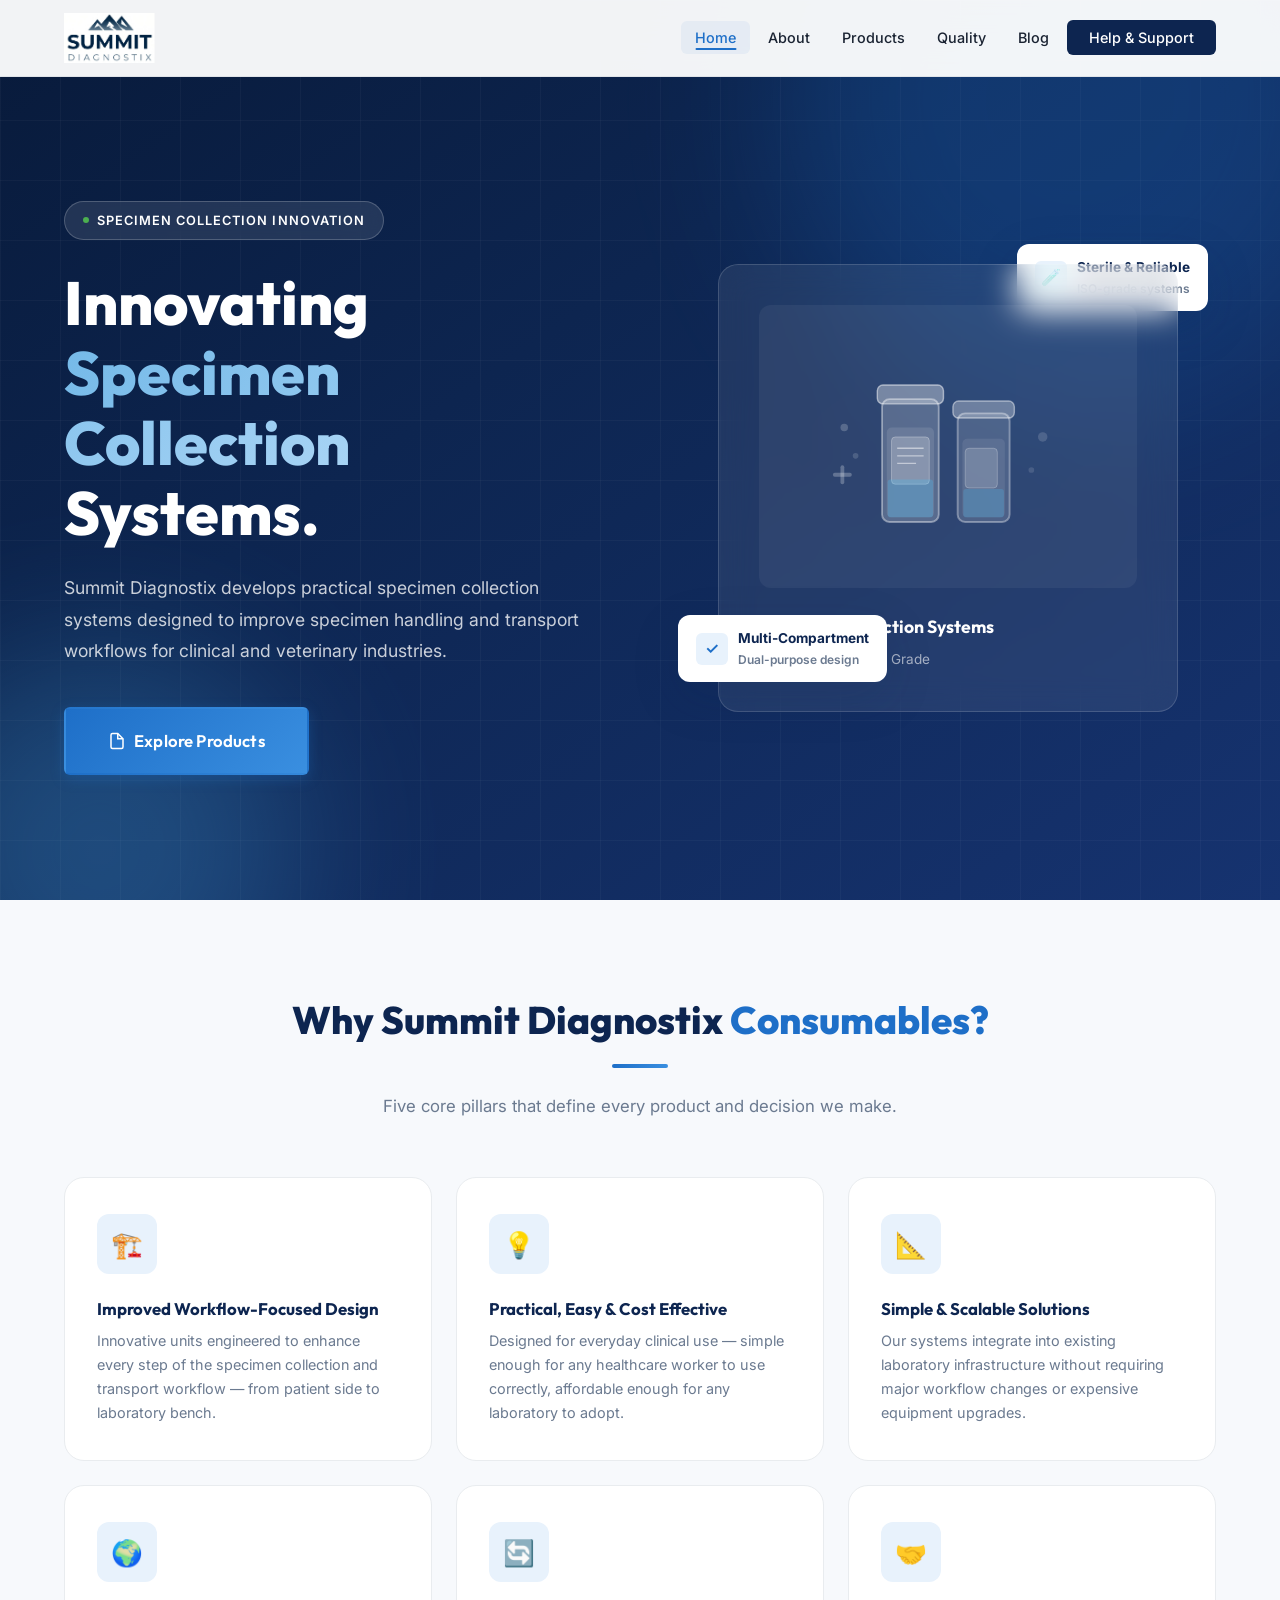
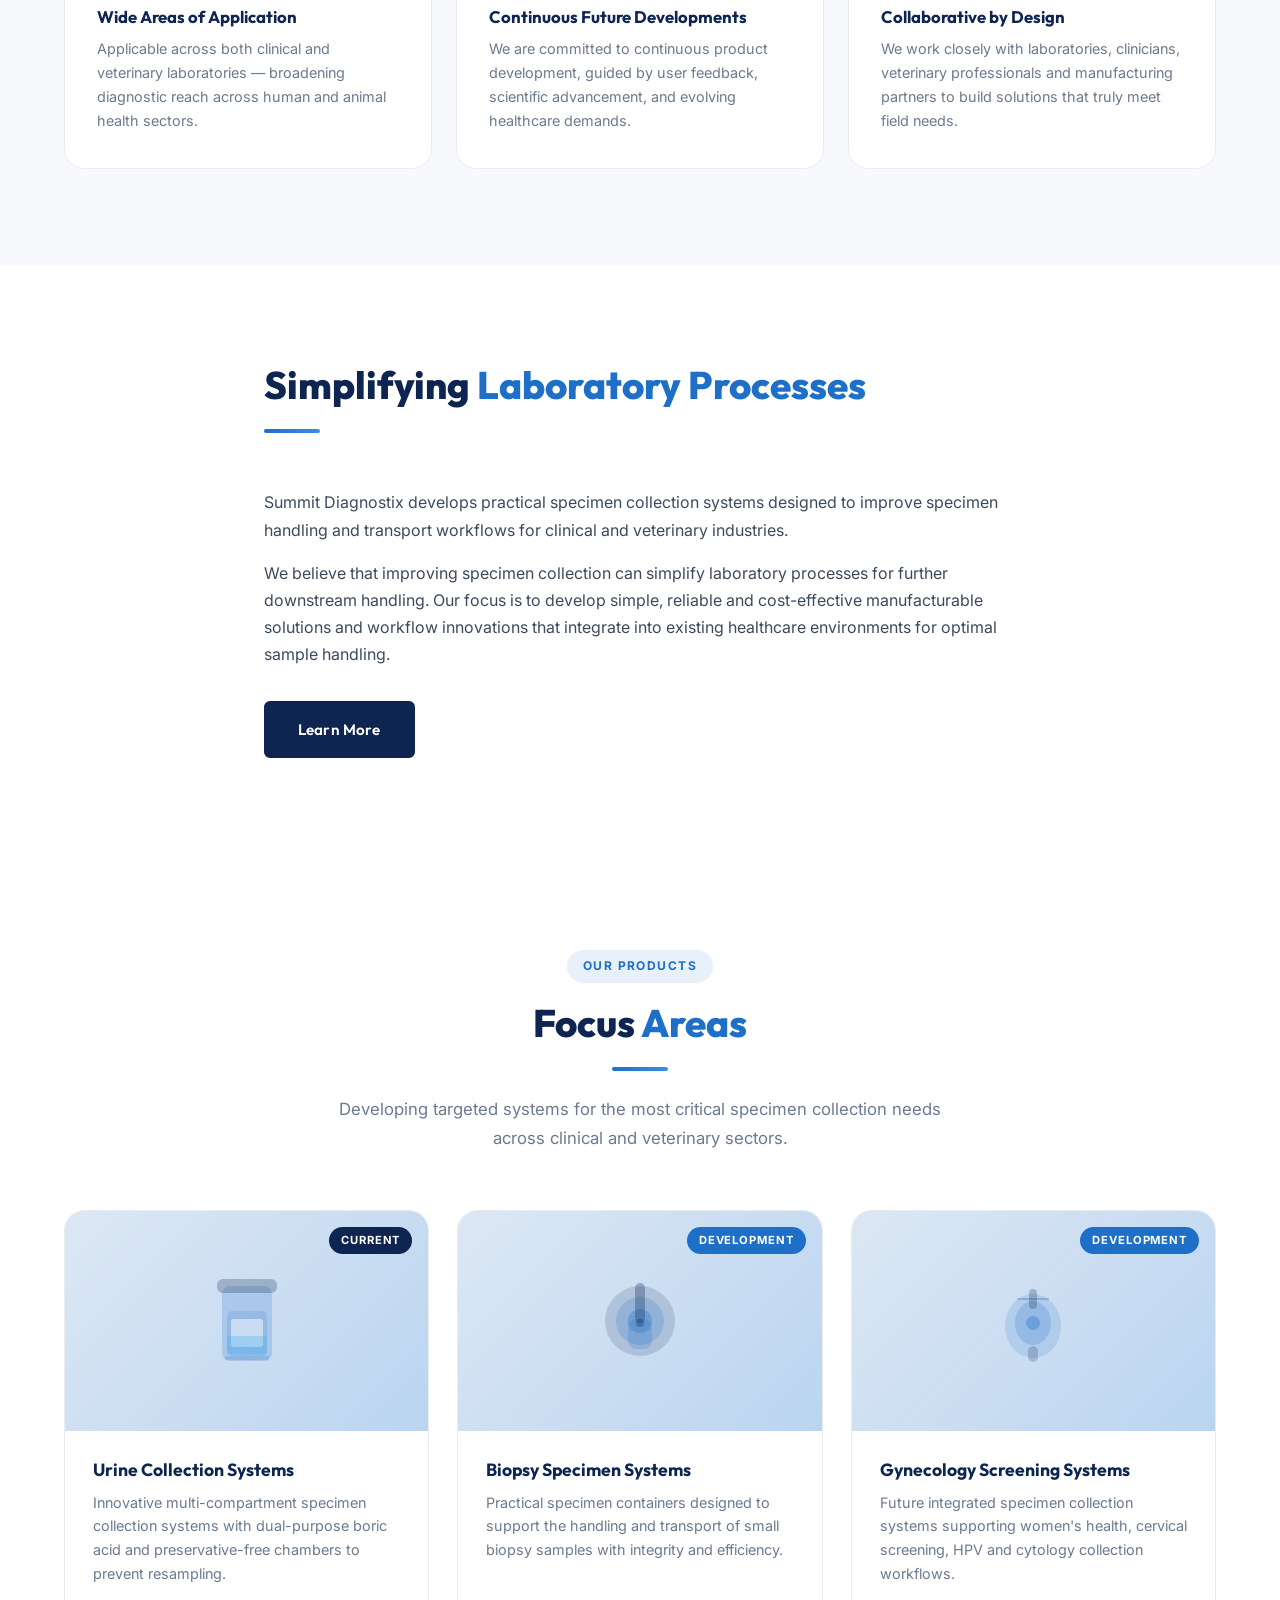
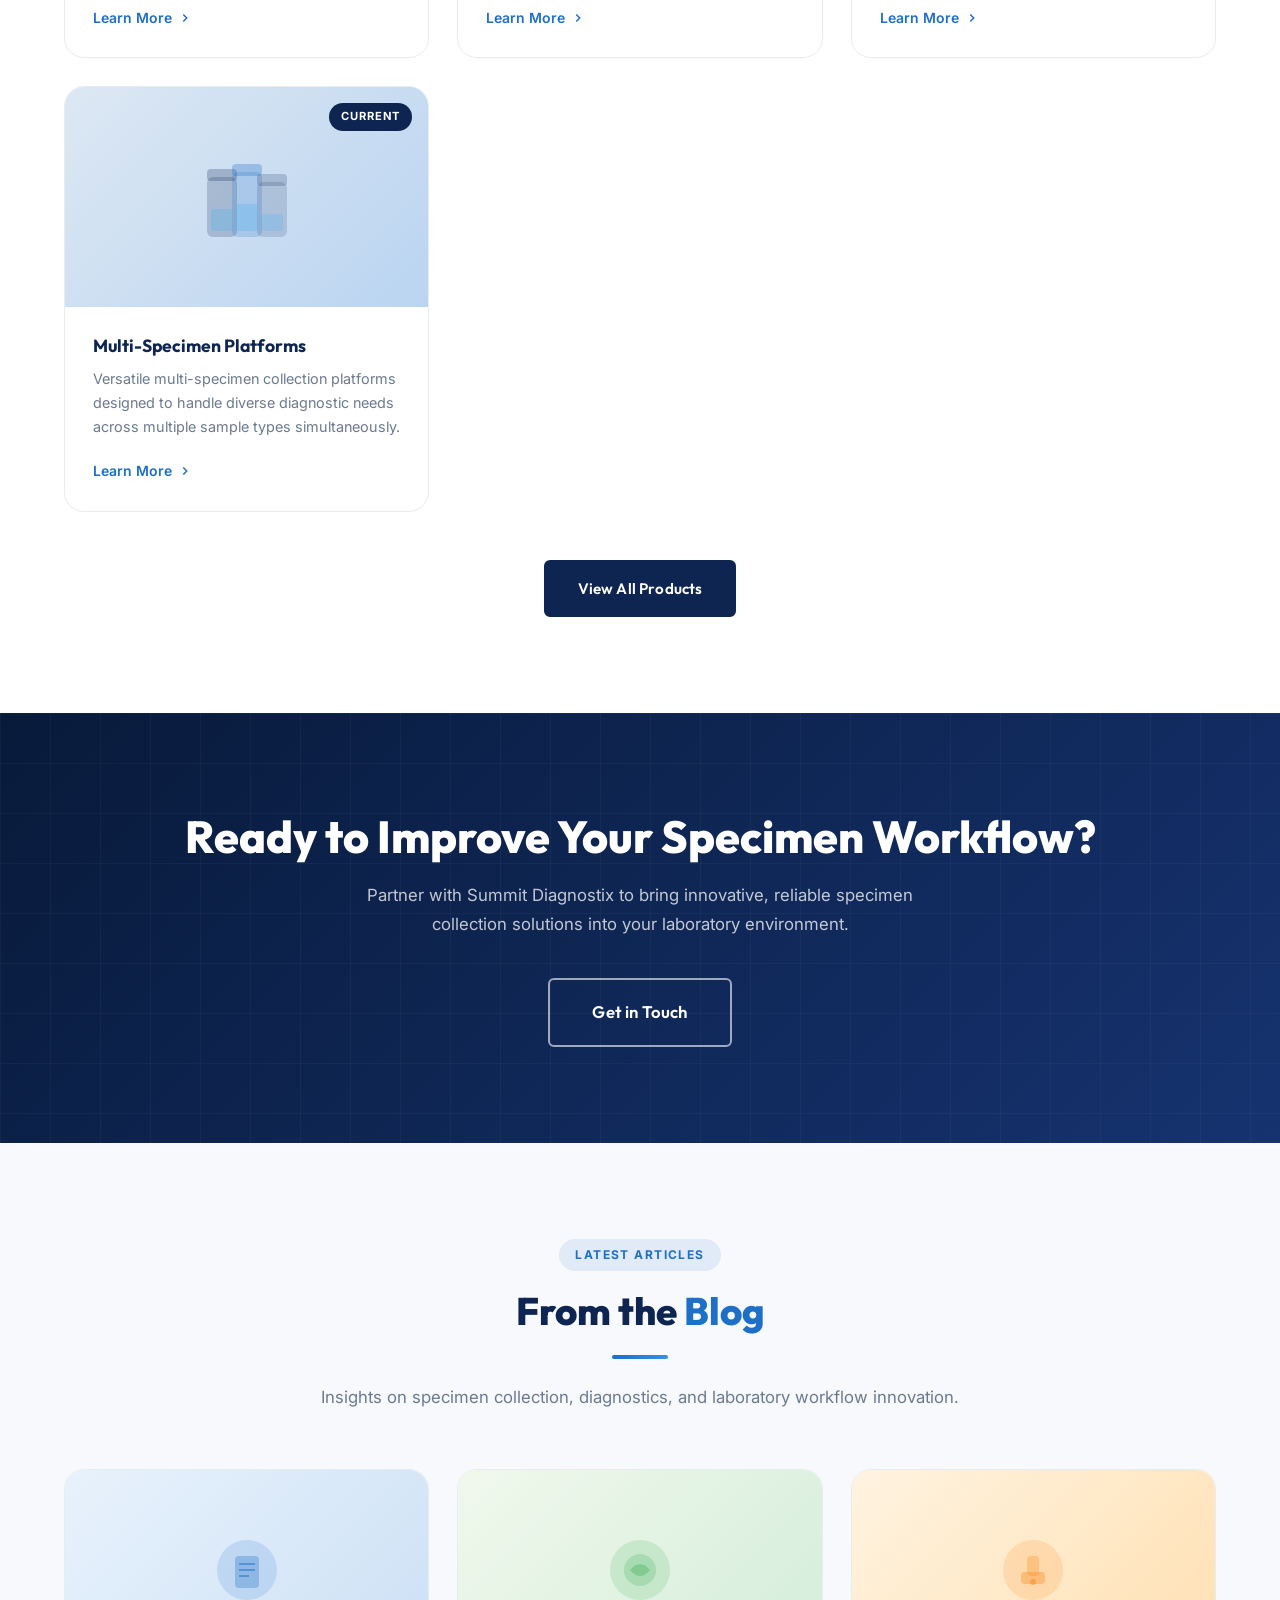
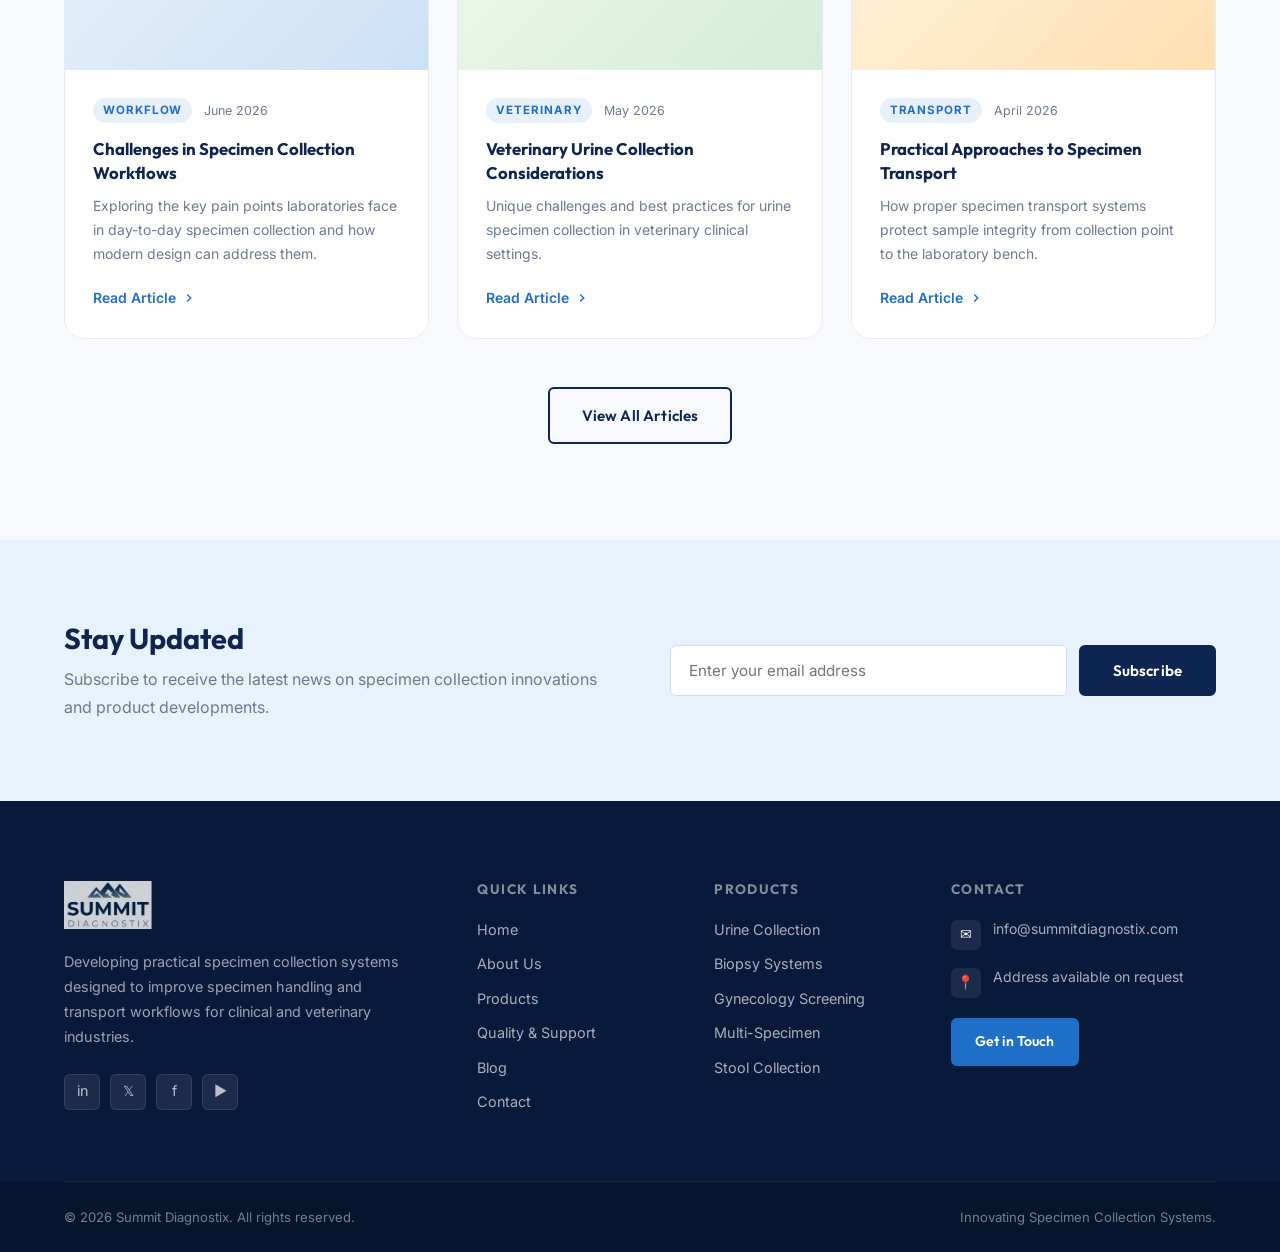
==== commit e7da10ae: "initiated" ====
--- a/index.html
+++ b/index.html
@@ -27,8 +27,8 @@
           <li><a href="products.html" class="nav-link" id="nav-products">Products</a></li>
           <li><a href="quality.html"  class="nav-link" id="nav-quality">Quality</a></li>
           <li><a href="blog.html"     class="nav-link" id="nav-blog">Blog</a></li>
-          <li><a href="orders.html"   class="nav-link" id="nav-orders">Orders</a></li>
-          <li><a href="contact.html"  class="nav-link nav-cta" id="nav-contact">Contact Us</a></li>
+          <!-- <li><a href="orders.html"   class="nav-link" id="nav-orders">Orders</a></li> -->
+          <li><a href="contact.html"  class="nav-link nav-cta" id="nav-contact">Help & Support</a></li>
         </ul>
         <button class="nav-toggle" id="nav-toggle" aria-label="Toggle navigation">
           <span></span><span></span><span></span>
@@ -64,7 +64,7 @@
               <svg width="18" height="18" fill="none" stroke="currentColor" stroke-width="2" viewBox="0 0 24 24"><path d="M13 2H6a2 2 0 00-2 2v16a2 2 0 002 2h12a2 2 0 002-2V9z"/><polyline points="13 2 13 9 20 9"/></svg>
               Explore Products
             </a>
-            <a href="contact.html" class="btn btn-secondary btn-lg" id="hero-contact-btn">
+            <!-- <a href="contact.html" class="btn btn-secondary btn-lg" id="hero-contact-btn">
               <svg width="18" height="18" fill="none" stroke="currentColor" stroke-width="2" viewBox="0 0 24 24"><path d="M22 16.92v3a2 2 0 01-2.18 2 19.79 19.79 0 01-8.63-3.07A19.5 19.5 0 013.07 9.5 19.79 19.79 0 01.5 1a2 2 0 012-2h3a2 2 0 012 1.72 12.84 12.84 0 00.7 2.81 2 2 0 01-.45 2.11L6.1 8.09a16 16 0 006.29 6.29l1.46-1.46a2 2 0 012.11-.45 12.84 12.84 0 002.81.7A2 2 0 0122 16.92z"/></svg>
               Contact Us
             </a>
@@ -81,7 +81,7 @@
             <div>
               <div class="hero-stat-value"><span data-counter="100">100</span>%</div>
               <div class="hero-stat-label">Quality Focus</div>
-            </div>
+            </div> -->
           </div>
         </div>
 
@@ -143,8 +143,8 @@
     </div>
   </section>
 
-  <!-- ===================== ABOUT INTRO ===================== -->
-  <section class="about-intro" id="about-intro">
+    <!-- ===================== ABOUT INTRO ===================== -->
+  <!-- <section class="about-intro" id="about-intro">
     <div class="container">
       <div class="about-intro-grid">
         <div class="about-intro-visual anim-fade-up">
@@ -187,47 +187,64 @@
         </div>
       </div>
     </div>
-  </section>
-
-  <!-- ===================== WHY SECTION ===================== -->
-  <section class="why-section" id="why-section">
+  </section> -->
+
+
+  <!-- WHY SUMMIT DIAGNOSTIX -->
+  <section class="why-section" id="why">
     <div class="container">
       <div class="section-header text-center anim-fade-up">
-        <span class="section-tag">Why Choose Us</span>
         <h2 class="section-title">Why Summit Diagnostix <span>Consumables?</span></h2>
         <div class="divider"></div>
-        <p class="section-subtitle">Designed for real-world clinical environments with a focus on usability, scalability and continuous innovation.</p>
+        <p class="section-subtitle">Five core pillars that define every product and decision we make.</p>
       </div>
       <div class="features-grid">
         <div class="feature-card anim-fade-up delay-1">
           <div class="feature-icon">🏗️</div>
-          <h4>Workflow-Focused Design</h4>
-          <p>Improved and innovative units engineered to enhance every step of the specimen collection and transport workflow.</p>
+          <h4>Improved Workflow-Focused Design</h4>
+          <p>Innovative units engineered to enhance every step of the specimen collection and transport workflow — from patient side to laboratory bench.</p>
         </div>
         <div class="feature-card anim-fade-up delay-2">
           <div class="feature-icon">💡</div>
-          <h4>Practical &amp; Cost Effective</h4>
-          <p>Easy to use, practically designed, and cost-effective — making high-quality diagnostics accessible at scale.</p>
+          <h4>Practical, Easy &amp; Cost Effective</h4>
+          <p>Designed for everyday clinical use — simple enough for any healthcare worker to use correctly, affordable enough for any laboratory to adopt.</p>
         </div>
         <div class="feature-card anim-fade-up delay-3">
-          <div class="feature-icon">📈</div>
-          <h4>Simple &amp; Scalable</h4>
-          <p>Our solutions are built to scale effortlessly within existing laboratory infrastructure without complex integration.</p>
+          <div class="feature-icon">📐</div>
+          <h4>Simple &amp; Scalable Solutions</h4>
+          <p>Our systems integrate into existing laboratory infrastructure without requiring major workflow changes or expensive equipment upgrades.</p>
         </div>
         <div class="feature-card anim-fade-up delay-4">
-          <div class="feature-icon">🐾</div>
-          <h4>Wide Area Application</h4>
-          <p>Applicable across both clinical and veterinary laboratories — broadening diagnostic reach and impact.</p>
+          <div class="feature-icon">🌍</div>
+          <h4>Wide Areas of Application</h4>
+          <p>Applicable across both clinical and veterinary laboratories — broadening diagnostic reach across human and animal health sectors.</p>
         </div>
         <div class="feature-card anim-fade-up delay-5">
           <div class="feature-icon">🔄</div>
-          <h4>Continuous Development</h4>
-          <p>We are committed to continuous future developments driven by user feedback and evolving healthcare needs.</p>
+          <h4>Continuous Future Developments</h4>
+          <p>We are committed to continuous product development, guided by user feedback, scientific advancement, and evolving healthcare demands.</p>
         </div>
         <div class="feature-card anim-fade-up delay-1">
-          <div class="feature-icon">🛡️</div>
-          <h4>Quality Assured</h4>
-          <p>Every product meets rigorous manufacturing quality standards to ensure reliability and performance in the field.</p>
+          <div class="feature-icon">🤝</div>
+          <h4>Collaborative by Design</h4>
+          <p>We work closely with laboratories, clinicians, veterinary professionals and manufacturing partners to build solutions that truly meet field needs.</p>
+        </div>
+      </div>
+    </div>
+  </section>
+
+  <!-- ===================== ABOUT INTRO ===================== -->
+  <section class="about-intro" id="about-intro">
+    <div class="container" style="max-width: 800px;">
+      <div class="anim-fade-up">
+        <div class="section-header">
+          <h2 class="section-title">Simplifying <span>Laboratory Processes</span></h2>
+          <div class="divider"></div>
+        </div>
+        <p>Summit Diagnostix develops practical specimen collection systems designed to improve specimen handling and transport workflows for clinical and veterinary industries.</p>
+        <p>We believe that improving specimen collection can simplify laboratory processes for further downstream handling. Our focus is to develop simple, reliable and cost-effective manufacturable solutions and workflow innovations that integrate into existing healthcare environments for optimal sample handling.</p>
+        <div style="display:flex;gap:16px;flex-wrap:wrap;margin-top:32px;">
+          <a href="about.html" class="btn btn-primary" id="home-about-link">Learn More</a>
         </div>
       </div>
     </div>
@@ -348,7 +365,7 @@
         <h2>Ready to Improve Your Specimen Workflow?</h2>
         <p>Partner with Summit Diagnostix to bring innovative, reliable specimen collection solutions into your laboratory environment.</p>
         <div class="cta-actions">
-          <a href="orders.html" class="btn btn-primary btn-lg" id="home-order-cta-btn">Place an Order</a>
+          <!-- <a href="orders.html" class="btn btn-primary btn-lg" id="home-order-cta-btn">Place an Order</a> -->
           <a href="contact.html" class="btn btn-secondary btn-lg" id="home-contact-cta-btn">Get in Touch</a>
         </div>
       </div>
@@ -463,7 +480,7 @@
             <li><a href="products.html" id="footer-nav-products">Products</a></li>
             <li><a href="quality.html" id="footer-nav-quality">Quality &amp; Support</a></li>
             <li><a href="blog.html" id="footer-nav-blog">Blog</a></li>
-            <li><a href="orders.html" id="footer-nav-orders">Orders</a></li>
+            <!-- <li><a href="orders.html" id="footer-nav-orders">Orders</a></li> -->
             <li><a href="contact.html" id="footer-nav-contact">Contact</a></li>
           </ul>
         </div>
--- a/styles.css
+++ b/styles.css
@@ -422,6 +422,20 @@
   flex-wrap: wrap;
 }
 
+#hero-explore-btn {
+  background: linear-gradient(135deg, var(--accent) 0%, var(--accent-light) 100%);
+  border-color: transparent;
+  color: var(--white);
+  box-shadow: 0 4px 14px rgba(30, 111, 200, 0.3);
+  transition: var(--transition);
+}
+
+#hero-explore-btn:hover {
+  background: linear-gradient(135deg, #3a8fe0 0%, #54aaff 100%);
+  transform: translateY(-3px);
+  box-shadow: 0 8px 25px rgba(58, 143, 224, 0.65);
+}
+
 .hero-stats {
   display: flex;
   gap: 40px;
@@ -1353,8 +1367,8 @@
 .footer-logo img {
   height: 48px;
   width: auto;
-  filter: brightness(0) invert(1);
-  opacity: .9;
+  /* filter: brightness(0) invert(1); */
+  opacity: .8;
 }
 
 .footer-brand p {
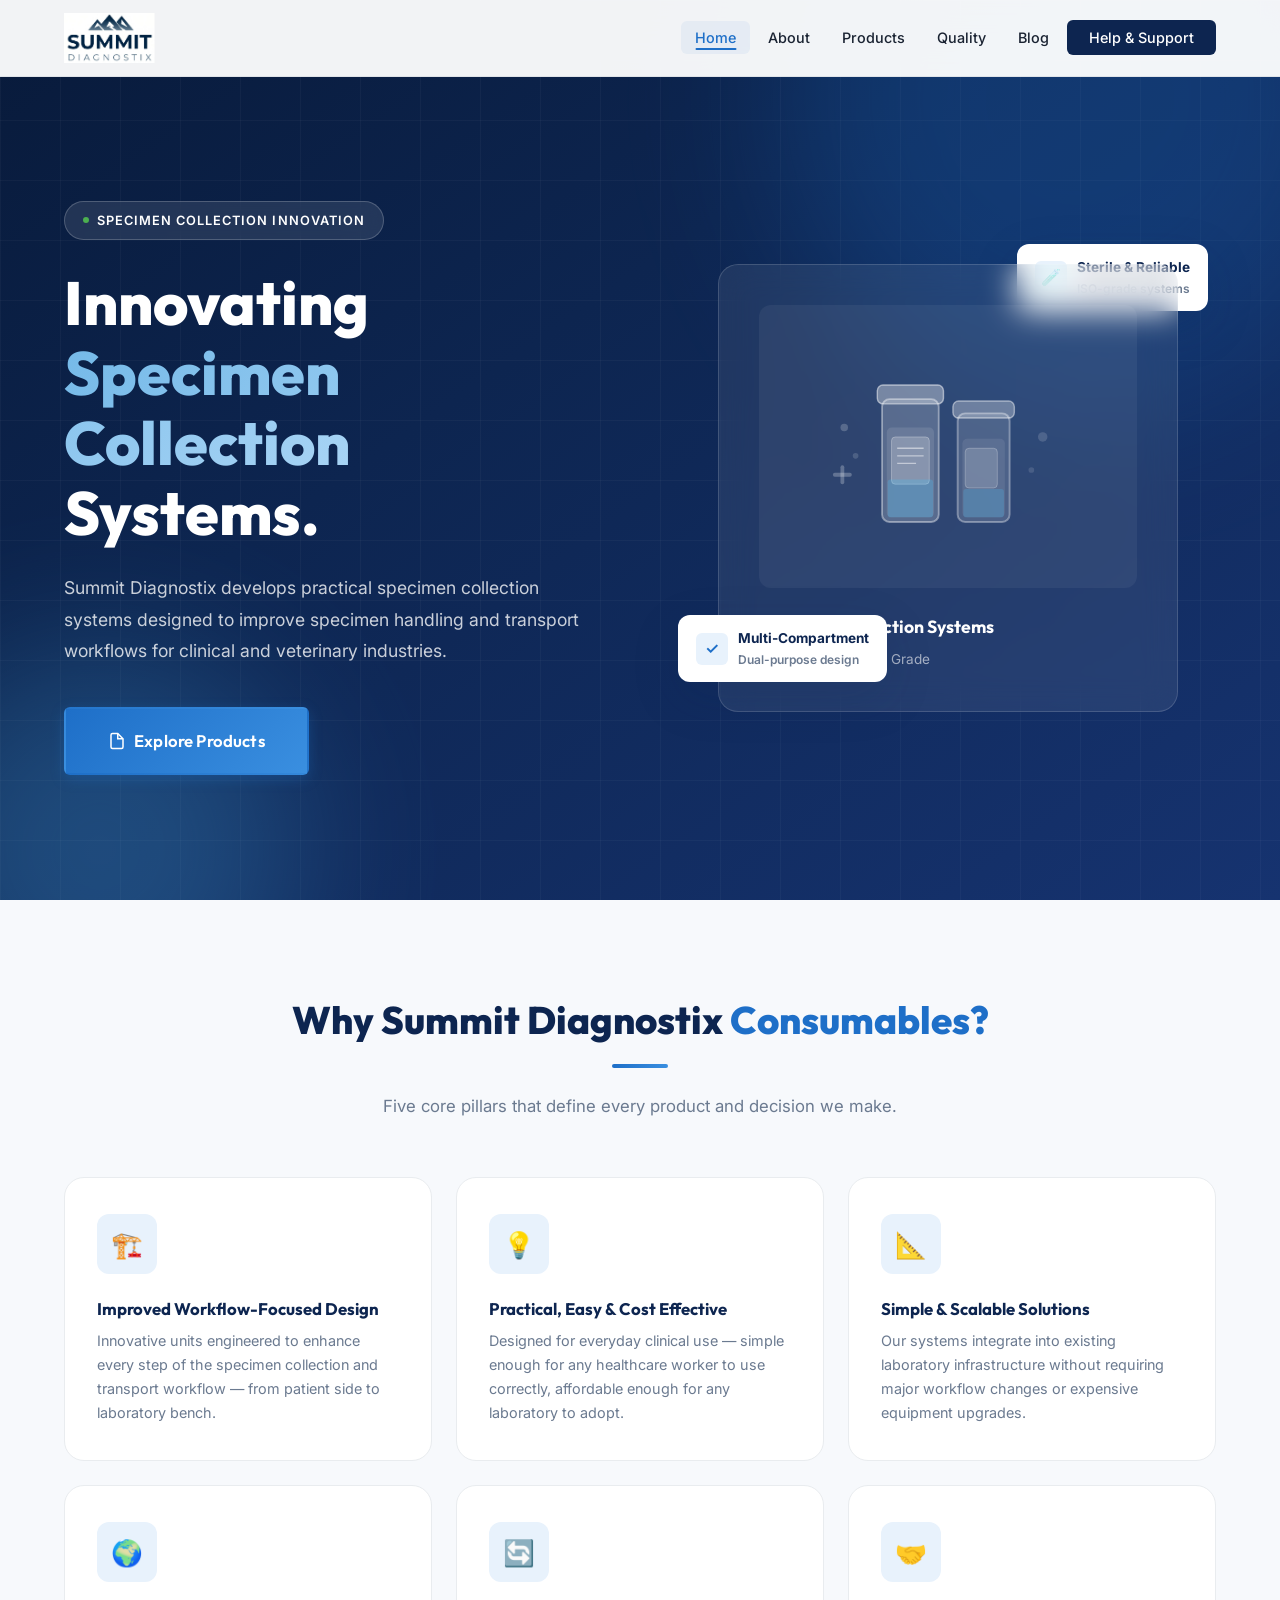
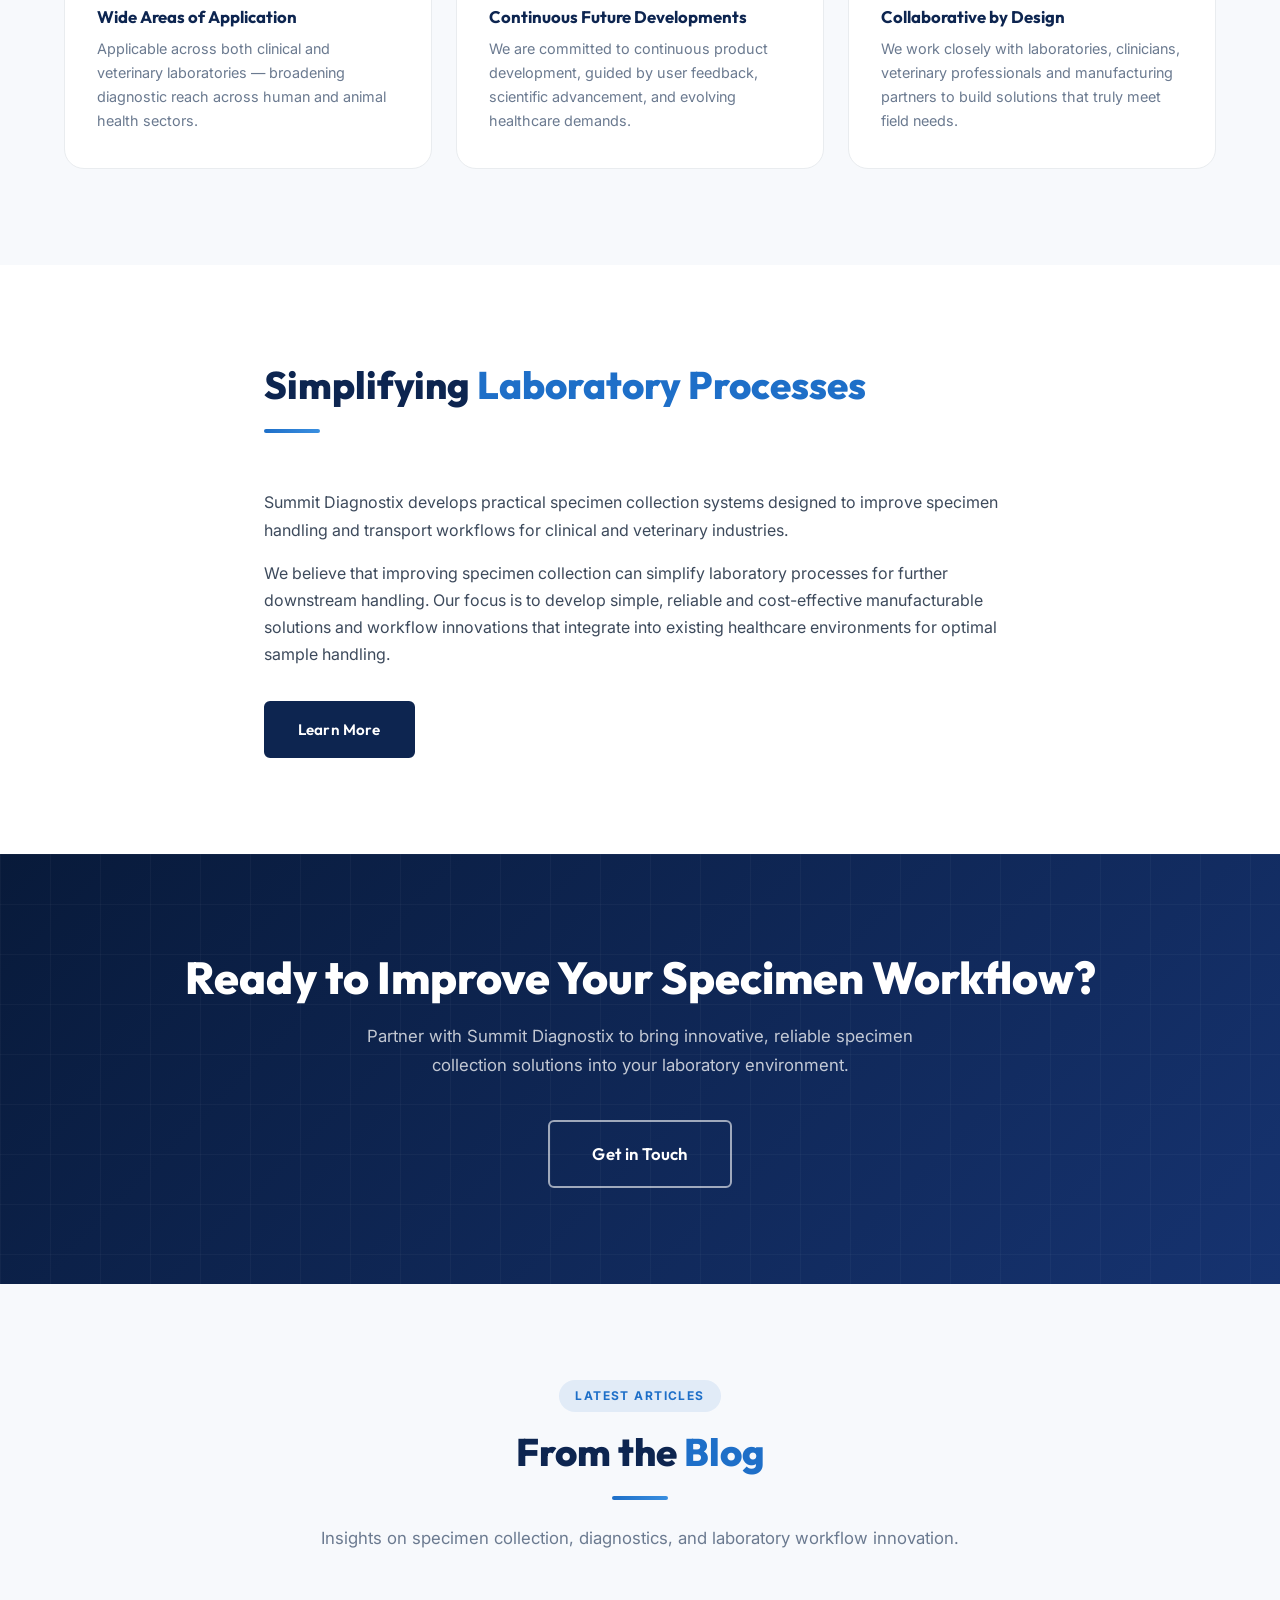
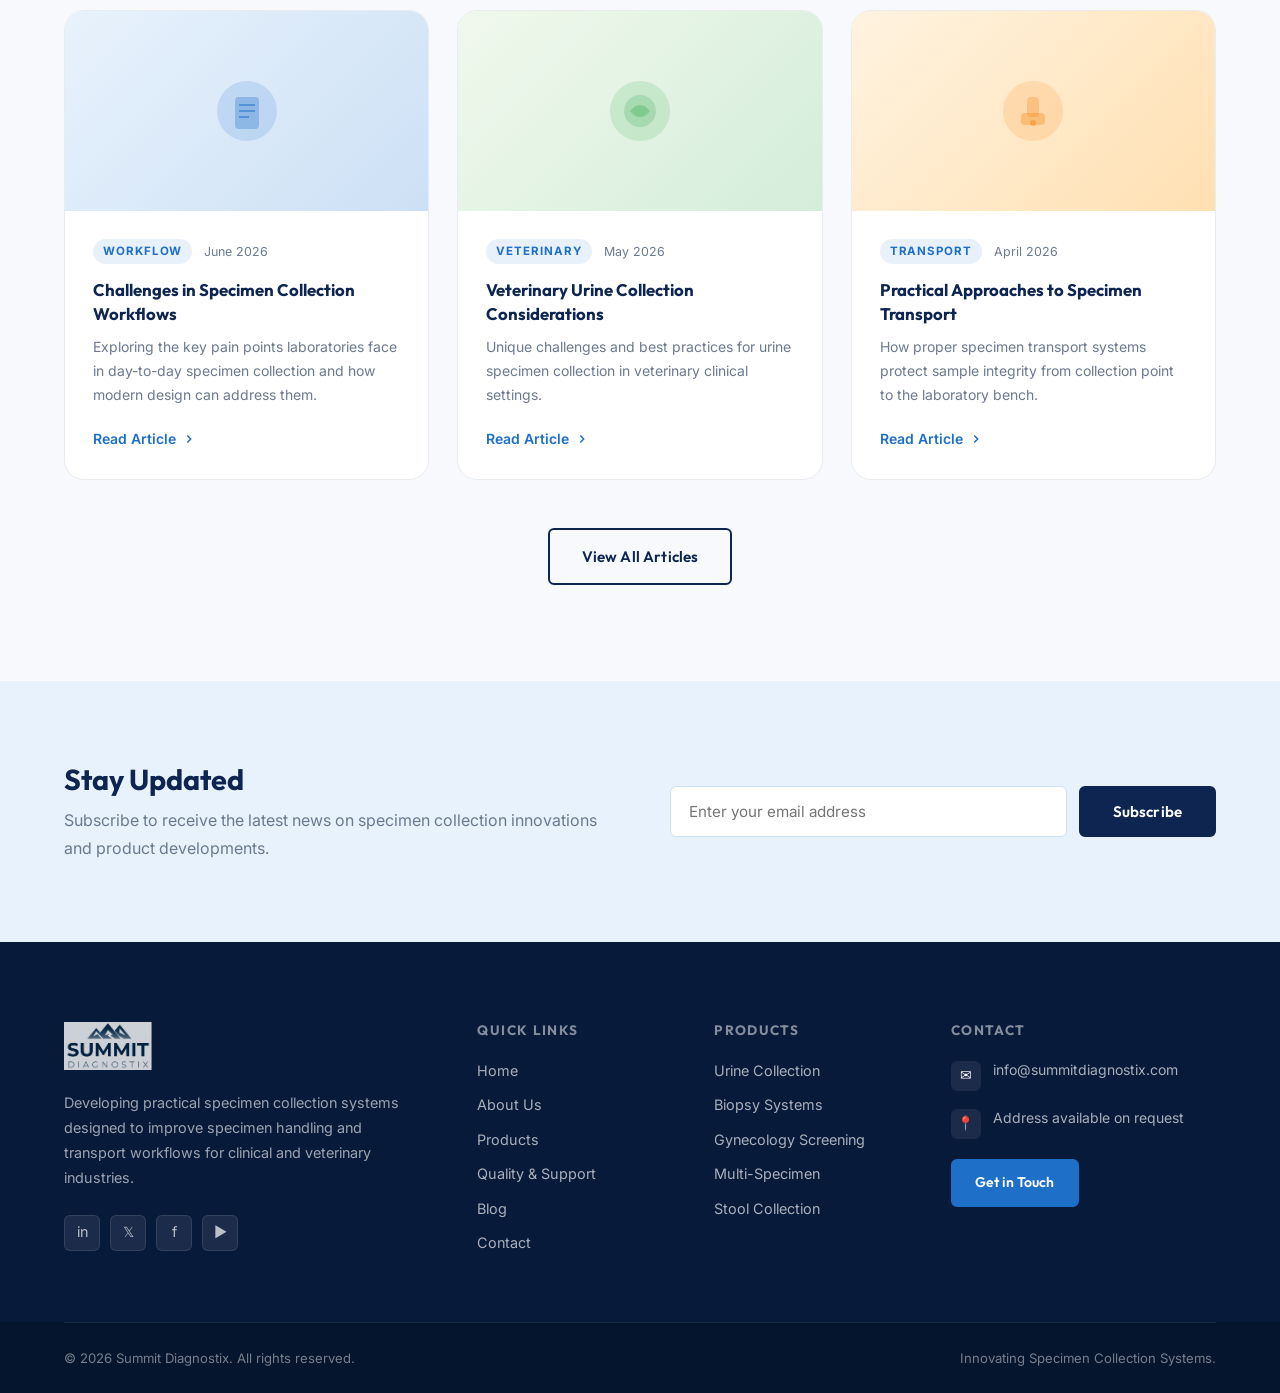
==== commit 1ddda62b: "." ====
--- a/index.html
+++ b/index.html
@@ -251,7 +251,7 @@
   </section>
 
   <!-- ===================== PRODUCTS PREVIEW ===================== -->
-  <section class="products-section" id="products-preview">
+  <!-- <section class="products-section" id="products-preview">
     <div class="container">
       <div class="section-header text-center anim-fade-up">
         <span class="section-tag">Our Products</span>
@@ -259,9 +259,9 @@
         <div class="divider"></div>
         <p class="section-subtitle">Developing targeted systems for the most critical specimen collection needs across clinical and veterinary sectors.</p>
       </div>
-      <div class="products-grid">
+      <div class="products-grid"> -->
         <!-- Urine Collection -->
-        <div class="product-card anim-fade-up delay-1">
+        <!-- <div class="product-card anim-fade-up delay-1">
           <div class="product-card-img">
             <span class="product-badge">Current</span>
             <svg viewBox="0 0 120 120" fill="none" xmlns="http://www.w3.org/2000/svg">
@@ -281,9 +281,9 @@
               <svg width="14" height="14" fill="none" stroke="currentColor" stroke-width="2.5" viewBox="0 0 24 24"><polyline points="9 18 15 12 9 6"/></svg>
             </a>
           </div>
-        </div>
+        </div> -->
         <!-- Biopsy -->
-        <div class="product-card anim-fade-up delay-2">
+        <!-- <div class="product-card anim-fade-up delay-2">
           <div class="product-card-img">
             <span class="product-badge dev">Development</span>
             <svg viewBox="0 0 120 120" fill="none" xmlns="http://www.w3.org/2000/svg">
@@ -303,9 +303,9 @@
               <svg width="14" height="14" fill="none" stroke="currentColor" stroke-width="2.5" viewBox="0 0 24 24"><polyline points="9 18 15 12 9 6"/></svg>
             </a>
           </div>
-        </div>
+        </div> -->
         <!-- Gynecology -->
-        <div class="product-card anim-fade-up delay-3">
+        <!-- <div class="product-card anim-fade-up delay-3">
           <div class="product-card-img">
             <span class="product-badge dev">Development</span>
             <svg viewBox="0 0 120 120" fill="none" xmlns="http://www.w3.org/2000/svg">
@@ -325,9 +325,9 @@
               <svg width="14" height="14" fill="none" stroke="currentColor" stroke-width="2.5" viewBox="0 0 24 24"><polyline points="9 18 15 12 9 6"/></svg>
             </a>
           </div>
-        </div>
+        </div> -->
         <!-- Multi-Specimen -->
-        <div class="product-card anim-fade-up delay-4">
+        <!-- <div class="product-card anim-fade-up delay-4">
           <div class="product-card-img">
             <span class="product-badge">Current</span>
             <svg viewBox="0 0 120 120" fill="none" xmlns="http://www.w3.org/2000/svg">
@@ -356,7 +356,7 @@
         <a href="products.html" class="btn btn-primary" id="home-all-products-btn">View All Products</a>
       </div>
     </div>
-  </section>
+  </section> -->
 
   <!-- ===================== CTA BANNER ===================== -->
   <section class="cta-banner">
